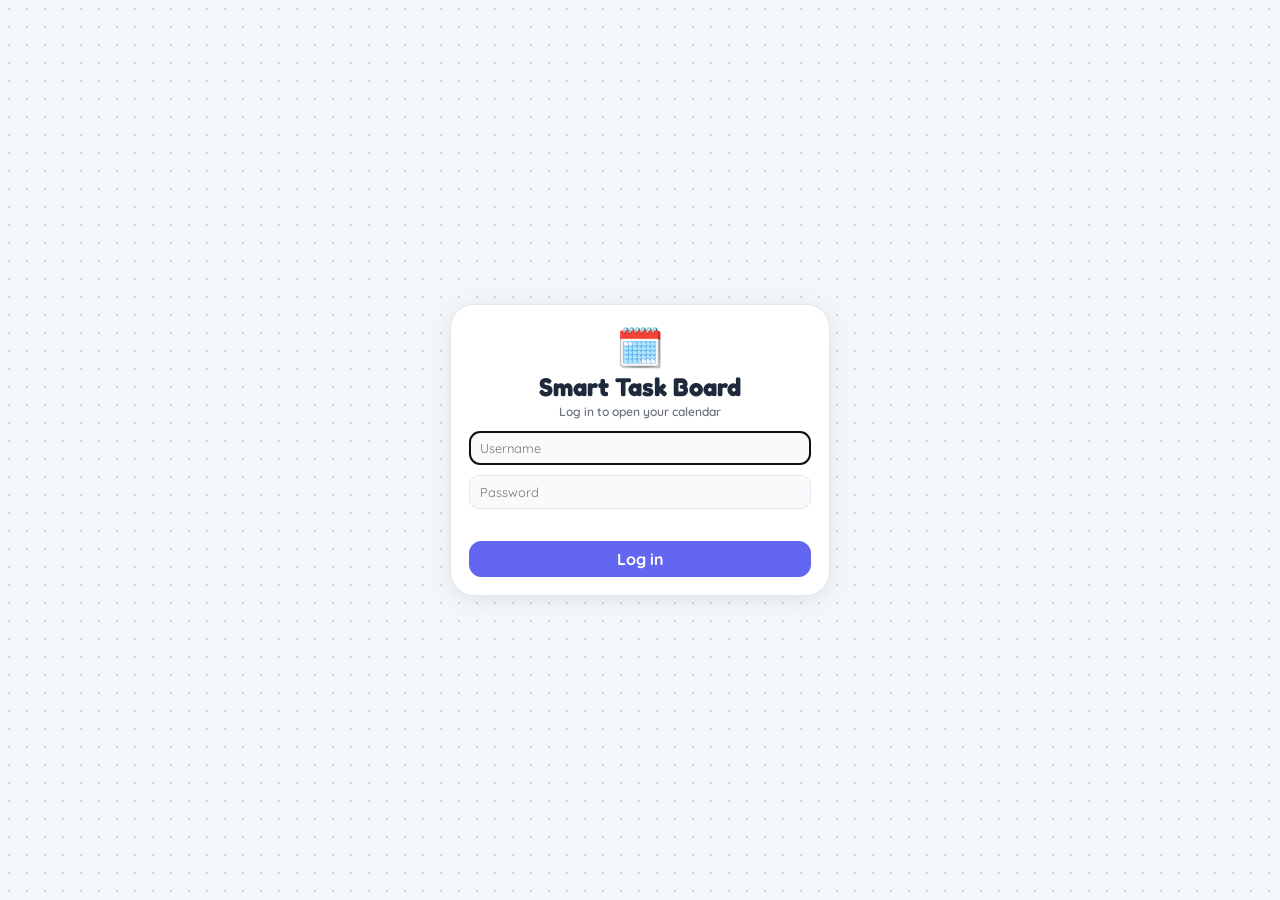
==== index.html @ 5694085f "Add files via upload" ====
<!DOCTYPE html>
<html lang="en">
<head>
<meta charset="UTF-8">
<meta name="viewport" content="width=device-width, initial-scale=1">
<title>Smart Calendar Task Board (PH)</title>
<link rel="preconnect" href="https://fonts.googleapis.com">
<link rel="preconnect" href="https://fonts.gstatic.com" crossorigin>
<link href="https://fonts.googleapis.com/css2?family=Architects+Daughter&family=Fredoka:wght@400..700&family=Quicksand:wght@400..700&display=swap" rel="stylesheet">
<link rel="stylesheet" href="style.css">
</head>
<body class="th-white">
<script src="auth.js"></script>
<script>if(!localStorage.getItem(TK))location.replace("login.html")</script>
<header class="panel top">
  <div>
    <h1>🗓️ Smart Calendar Task Board</h1>
    <p class="sub">Philippine calendar · click a date to open its sticky-note board</p>
  </div>
  <div class="row">
    <span class="stat" id="who"></span><a class="mini" id="usersLink" href="users.html" hidden style="text-decoration:none">👥 Users</a><button class="mini" onclick="logout()">⎋ Log out</button>
    <button class="mini" id="openDone">✅ Completed (all days)</button><button class="mini" id="openRep">🔁 Repeating &amp; Work Days</button>
    <span class="sub">Theme:</span>
    <button class="sw" data-th="white" style="background:#fff" title="Classic White"></button>
    <button class="sw" data-th="dark" style="background:#0f172a" title="Dark"></button>
    <button class="sw" data-th="pink" style="background:#f9a8d4" title="Pink"></button>
    <button class="sw" data-th="cepalco" style="background:linear-gradient(#000 50%,#facc15 50%)" title="CEPALCO"></button>
    <div class="stat"><b id="sActive">0</b>Active</div>
    <div class="stat ok"><b id="sDone">0</b>Done</div>
    <div class="stat bad"><b id="sOver">0</b>Overdue</div>
  </div>
</header>

<section class="panel dash" id="dash">
  <div class="dhead">
    <div><h2>📊 Dashboard</h2><p class="sub" id="dDigest"></p></div>
    <div class="row">
      <label class="sub"><input type="checkbox" id="optRoll"> 🌅 Auto-roll overdue “Now” tasks each morning</label>
      <button class="mini" id="optNotif">🔕 Reminders off</button>
      <select id="optLead" class="mini" title="When to remind"><option value="0">at the time</option><option value="5">5 min before</option><option value="10">10 min before</option><option value="30">30 min before</option></select>
    </div>
  </div>
  <div class="qa"><input id="qa" autocomplete="off" placeholder="⚡ Quick add — e.g. Call supplier tomorrow 3pm !now   ·   Pay bills fri !later   ·   Idea !inbox"><button class="btn pri" id="qaGo">＋ Add</button></div>
  <div class="qprev" id="qprev"></div>
  <div class="dcols" id="dcols"></div>
  <p class="sub">Drag any task onto a calendar day, or use 📅 to pick a date (works on phones too). Drop on <b>Today</b> or <b>Inbox</b> to reschedule fast.</p>
</section>

<main class="panel cal">
  <div class="calbar">
    <button class="btn" id="prev">‹</button>
    <h2 id="monthTitle"></h2>
    <button class="btn" id="next">›</button>
    <button class="btn pri" id="goToday">Today</button>
    <div class="seg"><button id="vMonth" class="on">Month</button><button id="vWeek">Week</button></div>
  </div>
  <div class="grid head"><span class="red">Sun</span><span>Mon</span><span>Tue</span><span>Wed</span><span>Thu</span><span>Fri</span><span>Sat</span></div>
  <div class="grid" id="days"></div>
  <p class="sub legend"><i class="dot hol"></i> Holiday (common PH list — confirm with official proclamations) · <i class="dot tdy"></i> Today (Manila time)</p>
</main>

<div id="modal" class="overlay" hidden>
  <div class="panel board">
    <div class="bhead">
      <div><h2 id="bTitle"></h2><div id="bHol" class="holtag"></div></div>
      <button class="x" id="bClose" title="Close (Esc)">×</button>
    </div>
    <div class="tabs">
      <button data-v="board" class="on">📋 Board</button>
      <button data-v="done">✅ Completed <span id="cDone">0</span></button>
      <button data-v="trash">🗑 Trash <span id="cTrash">0</span></button>
    </div>
    <div id="bBody"></div>
  </div>
</div>
<div id="modal2" class="overlay" hidden>
  <div class="panel board">
    <div class="bhead"><h2 id="m2Title"></h2><button class="x" id="m2Close" title="Close (Esc)">×</button></div>
    <div id="m2Body" style="margin-top:12px"></div>
  </div>
</div>
<div id="toast"></div>
<script src="app.js"></script>
</body>
</html>
---- style.css ----
*{box-sizing:border-box}
:root{--bg:#f4f7f9;--panel:#fff;--ink:#1e293b;--bd:#e2e8f0;--pri:#6366f1;--pi:#fff;--sh:0 4px 20px -2px rgba(148,163,184,.25);--dot:#cbd5e1;--soft:#f8fafc}
.th-dark{--bg:#0b0f19;--panel:#161e2e;--ink:#f3f4f6;--bd:#243147;--pri:#10b981;--pi:#022c22;--sh:0 10px 30px rgba(0,0,0,.4);--dot:#334155;--soft:#1f2a3c}
.th-pink{--bg:#fff1f2;--panel:#fff;--ink:#4c0519;--bd:#fecdd3;--pri:#fb7185;--dot:#fda4af;--soft:#fff7f8}
.th-cepalco{--bg:#facc15;--panel:#fff;--ink:#000;--bd:#000;--pri:#000;--pi:#fff;--sh:6px 6px 0 #000;--dot:#000;--soft:#fffbe6}
body{margin:0;font-family:Quicksand,sans-serif;background:var(--bg);color:var(--ink);background-image:radial-gradient(var(--dot) 1.4px,transparent 1.4px);background-size:18px 18px;padding:14px;min-height:100vh}
h1,h2,h3,h4{font-family:Fredoka,sans-serif;margin:0}
h1{font-size:1.6rem}
.panel{background:var(--panel);border:1px solid var(--bd);border-radius:24px;box-shadow:var(--sh);max-width:1100px;margin:0 auto 14px;padding:18px}
.th-cepalco .panel{border-width:3px}
.top{display:flex;flex-wrap:wrap;gap:14px;justify-content:space-between;align-items:center}
.row{display:flex;flex-wrap:wrap;gap:8px;align-items:center;margin-top:8px}
.top>.row{margin:0}
.sub{font-size:.75rem;font-weight:600;opacity:.65;margin:2px 0}
button{font:inherit;cursor:pointer;color:inherit}
.mini{font-size:.65rem;font-weight:800;padding:4px 10px;border:1px solid var(--bd);border-radius:8px;background:var(--soft)}
.sw{width:22px;height:22px;border-radius:50%;border:2px solid var(--bd)}
.stat{background:var(--soft);border:1px solid var(--bd);border-radius:14px;padding:5px 12px;text-align:center;font-size:.6rem;font-weight:800;text-transform:uppercase}
.stat b{display:block;font-size:1.1rem}.ok{color:#059669}.bad{color:#dc2626}
.calbar{display:flex;align-items:center;gap:10px;margin-bottom:12px}
.calbar h2{flex:1;text-align:center;font-size:1.5rem}
.btn{padding:7px 14px;border-radius:12px;border:1px solid var(--bd);background:var(--soft);font-weight:800}
.btn.pri,.pri{background:var(--pri);color:var(--pi);border-color:var(--pri)}
.grid{display:grid;grid-template-columns:repeat(7,1fr);gap:6px}
.grid.head span{text-align:center;font-size:.7rem;font-weight:800;text-transform:uppercase;opacity:.7;padding:4px}
.red{color:#ef4444}
.cell{min-height:104px;text-align:left;padding:6px;border:1px solid var(--bd);border-radius:14px;background:var(--soft);display:flex;flex-direction:column;gap:3px;overflow:hidden;transition:transform .15s}
.cell:hover{transform:translateY(-2px);border-color:var(--pri)}
.cell.out{opacity:.35}
.cell.hol{background:#fee2e2;color:#7f1d1d}
.cell.tdy{outline:3px solid var(--pri)}
.cell .n{font-weight:800;font-size:.9rem;display:flex;justify-content:space-between}
.cell .n em{font-style:normal;font-size:.6rem;background:var(--pri);color:var(--pi);border-radius:99px;padding:1px 6px}
.cell .h{font-size:.58rem;font-weight:800;line-height:1.1}
.chip{font-family:'Architects Daughter',cursive;font-size:.65rem;color:#1e293b;border-radius:5px;padding:1px 4px;white-space:nowrap;overflow:hidden;text-overflow:ellipsis}
.dot{display:inline-block;width:10px;height:10px;border-radius:50%;vertical-align:middle}
.dot.hol{background:#fca5a5}.dot.tdy{border:3px solid var(--pri)}
.legend{margin-top:10px}
.overlay{position:fixed;inset:0;background:rgba(15,23,42,.6);backdrop-filter:blur(4px);z-index:50;display:flex;align-items:center;justify-content:center;padding:10px}
.overlay[hidden]{display:none}
.board{width:100%;max-width:1000px;max-height:94vh;overflow:auto;margin:0;padding:16px}
.bhead{display:flex;justify-content:space-between;align-items:flex-start}
.holtag{font-size:.75rem;font-weight:800;color:#dc2626}
.x{font-size:1.4rem;width:34px;height:34px;border-radius:50%;border:1px solid var(--bd);background:var(--soft)}
.tabs{display:flex;gap:14px;border-bottom:1px solid var(--bd);margin:10px 0 12px}
.tabs button{background:none;border:0;border-bottom:3px solid transparent;font-weight:800;font-size:.8rem;padding:6px 2px;opacity:.6}
.tabs button.on{border-color:var(--pri);opacity:1}
.add{display:grid;grid-template-columns:1fr 1fr auto auto;gap:8px;margin-bottom:12px}
input,select,textarea{font:inherit;font-size:.8rem;padding:8px 10px;border:1px solid var(--bd);border-radius:10px;background:var(--soft);color:var(--ink);min-width:0}
.cols{display:grid;grid-template-columns:repeat(3,1fr);gap:10px}
.col{border:2px solid;border-radius:18px;padding:10px;min-height:260px;background:var(--panel);color:var(--ink)}
.col.Now{border-color:#f87171}.col.Next{border-color:#facc15}.col.Later{border-color:#4ade80}
.col.over{background:var(--soft)}
.col h3{font-size:.9rem;margin-bottom:8px;display:flex;justify-content:space-between}
.col .list{display:flex;flex-direction:column;gap:14px;padding-top:8px;min-height:180px}
.empty{border:1px dashed var(--bd);border-radius:10px;padding:16px;text-align:center;font-size:.7rem;opacity:.6}
.note{position:relative;border-radius:12px;padding:12px;border:1px solid rgba(0,0,0,.1);box-shadow:0 4px 12px rgba(0,0,0,.08);color:#1e293b;cursor:grab}
.note:nth-child(odd){transform:rotate(-1deg)}.note:nth-child(even){transform:rotate(1.2deg)}
.note.drag{opacity:.4}
.tape{position:absolute;top:-9px;left:50%;transform:translateX(-50%);width:50px;height:16px;background:rgba(255,255,255,.7);border:1px dashed rgba(0,0,0,.12)}
.note h4{font-family:'Architects Daughter',cursive;font-size:.9rem;word-break:break-word}
.note p{font-size:.7rem;font-weight:600;color:#64748b;margin:3px 0 0;word-break:break-word}
.nact{display:flex;gap:4px;margin-top:8px;padding-top:6px;border-top:1px solid rgba(0,0,0,.08);flex-wrap:wrap}
.nact button{font-size:.7rem;border:0;background:rgba(255,255,255,.55);border-radius:6px;padding:2px 6px}
.nact .sp{flex:1}
.note input,.note textarea{width:100%;margin-bottom:5px;font-size:.75rem;background:#fff;color:#000}
.zones{display:flex;justify-content:center;gap:30px;margin-top:14px}
.zone{width:74px;height:74px;border-radius:50%;border:3px solid #0f172a;color:#fff;display:flex;flex-direction:column;align-items:center;justify-content:center;font-size:.6rem;font-weight:800;box-shadow:4px 4px 0 #000;transition:transform .15s}
.zone b{font-size:1.4rem}.zone.c{background:#10b981}.zone.t{background:#ef4444}.zone.over{transform:scale(1.2)}
.item{display:flex;justify-content:space-between;align-items:center;gap:8px;border:1px solid var(--bd);border-radius:12px;padding:10px;margin-bottom:8px;background:var(--soft)}
.item h4{font-family:'Architects Daughter',cursive;font-size:.9rem}
.item small{opacity:.6}
#toast{position:fixed;top:12px;right:12px;z-index:99;display:flex;flex-direction:column;gap:6px}
#toast div{background:var(--panel);color:var(--ink);border:1px solid var(--bd);border-radius:10px;padding:8px 12px;font-size:.75rem;font-weight:700;box-shadow:var(--sh)}
@media(max-width:700px){
 body{padding:8px}.cell{min-height:62px;padding:3px}.cell .h,.chip{display:none}.cell .n{font-size:.75rem}
 .cols{grid-template-columns:1fr}.col{min-height:0}.add{grid-template-columns:1fr}
 .grid{gap:3px}.panel{padding:12px;border-radius:18px}
}

.wd{padding:8px 12px;border-radius:12px;border:2px solid var(--bd);font-weight:800;background:var(--soft)}
.wd.on{background:var(--pri);color:var(--pi);border-color:var(--pri)}
.repl{display:block;font-size:.75rem;font-weight:700;margin:-4px 0 12px}
.add.rep{grid-template-columns:1fr 1fr auto auto auto auto}
#sDone{cursor:pointer}
@media(max-width:700px){.add.rep{grid-template-columns:1fr}}

/* ---- dashboard ---- */
@media(min-width:701px){.add:not(.rep){grid-template-columns:1fr 1fr auto auto auto}}
.dhead{display:flex;flex-wrap:wrap;gap:10px;justify-content:space-between;align-items:center;margin-bottom:10px}
.dhead select{padding:3px 6px}
.qa{display:flex;gap:8px}.qa input{flex:1;font-size:.9rem;padding:11px 14px;border-radius:14px}
.qprev{min-height:26px;display:flex;flex-wrap:wrap;gap:6px;margin:6px 0 10px;font-size:.7rem;font-weight:800}
.qprev span{background:var(--soft);border:1px solid var(--bd);border-radius:99px;padding:2px 10px}
.dcols{display:grid;grid-template-columns:repeat(4,1fr);gap:10px}
.dc{border:2px solid var(--bd);border-radius:18px;padding:10px;background:var(--soft);max-height:380px;overflow:auto;display:flex;flex-direction:column;gap:6px}
.dc h3{font-size:.85rem;display:flex;gap:6px;align-items:center;flex-wrap:wrap}
.dc h3 small{background:var(--pri);color:var(--pi);border-radius:99px;padding:0 7px;font-size:.65rem}
.dc h3 .mini{margin-left:auto}
.dc.O{border-color:#f87171}.dc.T{border-color:var(--pri)}.dc.N{border-color:#facc15}.dc.I{border-color:#a78bfa}
.dc.dover{background:var(--panel);transform:scale(1.015)}
.dc.flash{animation:fl 1.4s}@keyframes fl{30%{box-shadow:0 0 0 5px #f87171}}
.di{display:flex;gap:6px;align-items:flex-start;background:var(--panel);border:1px solid var(--bd);border-left:5px solid #4ade80;border-radius:10px;padding:6px;cursor:grab}
.di.Now{border-left-color:#f87171}.di.Next{border-left-color:#facc15}
.dk{width:24px;height:24px;border-radius:50%;border:2px solid var(--bd);background:var(--soft);flex:none;font-size:.7rem;padding:0}
.dk:hover{background:#10b981;color:#fff;border-color:#10b981}
.dm{flex:1;min-width:0}.dm b{font-size:.78rem;display:block;word-break:break-word}.dm small{font-size:.62rem;opacity:.7;font-weight:700}
.da{display:flex;gap:2px;flex:none}
.da button,.mvl{border:0;background:var(--soft);border-radius:6px;padding:1px 5px;font-size:.7rem;position:relative;cursor:pointer;display:inline-block}
.mvl input{position:absolute;inset:0;opacity:0;width:100%;height:100%;padding:0;cursor:pointer}
.nact .mvl{background:rgba(255,255,255,.55)}
.seg{display:flex;border:1px solid var(--bd);border-radius:12px;overflow:hidden}
.seg button{border:0;background:var(--soft);padding:7px 12px;font-weight:800;font-size:.8rem}.seg button.on{background:var(--pri);color:var(--pi)}
.cell{cursor:pointer}.chip{cursor:grab}
.cell.wk{min-height:300px}.cell.wk .chip{white-space:normal;font-size:.72rem;padding:3px 5px}
.cell.dover{border-color:var(--pri);background:var(--panel);transform:scale(1.03)}
#toast .mini{margin-left:8px}
@media(max-width:900px){.dcols{grid-template-columns:repeat(2,1fr)}}
@media(max-width:700px){
 .dcols{grid-template-columns:1fr}.qa{flex-direction:column}
 .grid.weekmode{grid-template-columns:1fr}.grid.head.weekmode{display:none}
 .cell.wk{min-height:70px}.cell.wk .chip,.cell.wk .h{display:block}
}
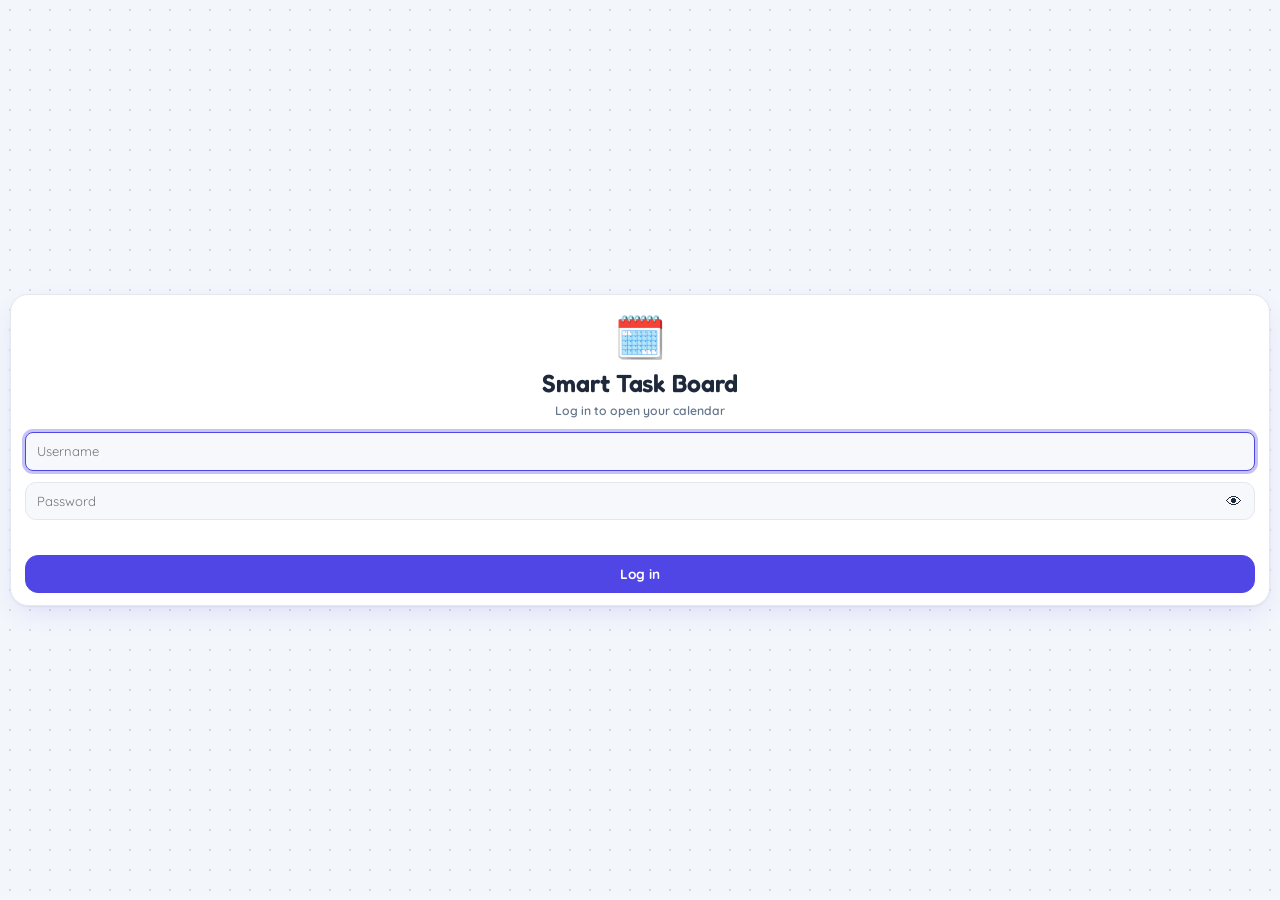
==== commit 86bb280d: "Add files via upload" ====
--- a/index.html
+++ b/index.html
@@ -2,7 +2,9 @@
 <html lang="en">
 <head>
 <meta charset="UTF-8">
-<meta name="viewport" content="width=device-width, initial-scale=1">
+<meta name="viewport" content="width=device-width, initial-scale=1, viewport-fit=cover">
+<meta name="theme-color" content="#4f46e5">
+<link rel="icon" href="data:image/svg+xml,%3Csvg xmlns=%27http://www.w3.org/2000/svg%27 viewBox=%270 0 100 100%27%3E%3Ctext y=%27.9em%27 font-size=%2790%27%3E%F0%9F%97%93%EF%B8%8F%3C/text%3E%3C/svg%3E">
 <title>Smart Calendar Task Board (PH)</title>
 <link rel="preconnect" href="https://fonts.googleapis.com">
 <link rel="preconnect" href="https://fonts.gstatic.com" crossorigin>
@@ -13,24 +15,36 @@
 <script src="auth.js"></script>
 <script>if(!localStorage.getItem(TK))location.replace("login.html")</script>
 <header class="panel top">
-  <div>
+  <div class="brand">
     <h1>🗓️ Smart Calendar Task Board</h1>
     <p class="sub">Philippine calendar · click a date to open its sticky-note board</p>
   </div>
-  <div class="row">
-    <span class="stat" id="who"></span><a class="mini" id="usersLink" href="users.html" hidden style="text-decoration:none">👥 Users</a><button class="mini" onclick="logout()">⎋ Log out</button>
-    <button class="mini" id="openDone">✅ Completed (all days)</button><button class="mini" id="openRep">🔁 Repeating &amp; Work Days</button>
-    <span class="sub">Theme:</span>
-    <button class="sw" data-th="white" style="background:#fff" title="Classic White"></button>
-    <button class="sw" data-th="dark" style="background:#0f172a" title="Dark"></button>
-    <button class="sw" data-th="pink" style="background:#f9a8d4" title="Pink"></button>
-    <button class="sw" data-th="cepalco" style="background:linear-gradient(#000 50%,#facc15 50%)" title="CEPALCO"></button>
-    <div class="stat"><b id="sActive">0</b>Active</div>
-    <div class="stat ok"><b id="sDone">0</b>Done</div>
-    <div class="stat bad"><b id="sOver">0</b>Overdue</div>
+  <div class="stats">
+    <button class="stat" id="stActive" title="Active tasks"><b id="sActive">0</b>Active</button>
+    <button class="stat ok" title="View completed tasks"><b id="sDone">0</b>Done</button>
+    <button class="stat bad" title="Jump to overdue"><b id="sOver">0</b>Overdue</button>
+  </div>
+  <div class="tools">
+    <button class="mini" id="openDone">✅ Completed</button>
+    <button class="mini" id="openRep">🔁 Repeating &amp; Work Days</button>
+    <span class="sep"></span>
+    <div class="themes" role="group" aria-label="Theme">
+      <button class="sw" data-th="white" style="background:#fff" title="Classic White" aria-label="Classic White theme" aria-pressed="true"></button>
+      <button class="sw" data-th="dark" style="background:#0f172a" title="Dark" aria-label="Dark theme" aria-pressed="false"></button>
+      <button class="sw" data-th="pink" style="background:#f9a8d4" title="Pink" aria-label="Pink theme" aria-pressed="false"></button>
+      <button class="sw" data-th="cepalco" style="background:linear-gradient(#000 50%,#facc15 50%)" title="CEPALCO" aria-label="CEPALCO theme" aria-pressed="false"></button>
+    </div>
+    <span class="sep"></span>
+    <span class="who" id="who"></span>
+    <a class="mini" id="usersLink" href="users.html" hidden>👥 Users</a>
+    <button class="mini" id="openAcct">🔑 Account</button>
+    <button class="mini" onclick="logout()">⎋ Log out</button>
+    <span class="pill" id="saveState" role="status" aria-live="polite"></span>
   </div>
 </header>
+<div class="banner" id="banner" hidden>⚠️ You’re still using the default password. Please set a new one.<button class="btn pri">Change password</button></div>
 
+<div class="app">
 <section class="panel dash" id="dash">
   <div class="dhead">
     <div><h2>📊 Dashboard</h2><p class="sub" id="dDigest"></p></div>
@@ -40,7 +54,7 @@
       <select id="optLead" class="mini" title="When to remind"><option value="0">at the time</option><option value="5">5 min before</option><option value="10">10 min before</option><option value="30">30 min before</option></select>
     </div>
   </div>
-  <div class="qa"><input id="qa" autocomplete="off" placeholder="⚡ Quick add — e.g. Call supplier tomorrow 3pm !now   ·   Pay bills fri !later   ·   Idea !inbox"><button class="btn pri" id="qaGo">＋ Add</button></div>
+  <div class="qa"><input id="qa" autocomplete="off" maxlength="300" aria-label="Quick add task" placeholder="⚡ Quick add — e.g. Call supplier tomorrow 3pm !now   ·   Pay bills fri !later   ·   Idea !inbox"><button class="btn pri" id="qaGo">＋ Add</button></div>
   <div class="qprev" id="qprev"></div>
   <div class="dcols" id="dcols"></div>
   <p class="sub">Drag any task onto a calendar day, or use 📅 to pick a date (works on phones too). Drop on <b>Today</b> or <b>Inbox</b> to reschedule fast.</p>
@@ -48,9 +62,9 @@
 
 <main class="panel cal">
   <div class="calbar">
-    <button class="btn" id="prev">‹</button>
+    <button class="btn" id="prev" aria-label="Previous">‹</button>
     <h2 id="monthTitle"></h2>
-    <button class="btn" id="next">›</button>
+    <button class="btn" id="next" aria-label="Next">›</button>
     <button class="btn pri" id="goToday">Today</button>
     <div class="seg"><button id="vMonth" class="on">Month</button><button id="vWeek">Week</button></div>
   </div>
@@ -58,12 +72,13 @@
   <div class="grid" id="days"></div>
   <p class="sub legend"><i class="dot hol"></i> Holiday (common PH list — confirm with official proclamations) · <i class="dot tdy"></i> Today (Manila time)</p>
 </main>
+</div>
 
 <div id="modal" class="overlay" hidden>
-  <div class="panel board">
+  <div class="panel board" role="dialog" aria-modal="true" aria-labelledby="bTitle">
     <div class="bhead">
       <div><h2 id="bTitle"></h2><div id="bHol" class="holtag"></div></div>
-      <button class="x" id="bClose" title="Close (Esc)">×</button>
+      <button class="x" id="bClose" title="Close (Esc)" aria-label="Close">×</button>
     </div>
     <div class="tabs">
       <button data-v="board" class="on">📋 Board</button>
@@ -74,12 +89,12 @@
   </div>
 </div>
 <div id="modal2" class="overlay" hidden>
-  <div class="panel board">
-    <div class="bhead"><h2 id="m2Title"></h2><button class="x" id="m2Close" title="Close (Esc)">×</button></div>
+  <div class="panel board" role="dialog" aria-modal="true" aria-labelledby="m2Title">
+    <div class="bhead"><h2 id="m2Title"></h2><button class="x" id="m2Close" title="Close (Esc)" aria-label="Close">×</button></div>
     <div id="m2Body" style="margin-top:12px"></div>
   </div>
 </div>
-<div id="toast"></div>
+<div id="toast" role="status" aria-live="polite"></div>
 <script src="app.js"></script>
 </body>
 </html>
--- a/style.css
+++ b/style.css
@@ -1,123 +1,274 @@
-*{box-sizing:border-box}
-:root{--bg:#f4f7f9;--panel:#fff;--ink:#1e293b;--bd:#e2e8f0;--pri:#6366f1;--pi:#fff;--sh:0 4px 20px -2px rgba(148,163,184,.25);--dot:#cbd5e1;--soft:#f8fafc}
-.th-dark{--bg:#0b0f19;--panel:#161e2e;--ink:#f3f4f6;--bd:#243147;--pri:#10b981;--pi:#022c22;--sh:0 10px 30px rgba(0,0,0,.4);--dot:#334155;--soft:#1f2a3c}
-.th-pink{--bg:#fff1f2;--panel:#fff;--ink:#4c0519;--bd:#fecdd3;--pri:#fb7185;--dot:#fda4af;--soft:#fff7f8}
-.th-cepalco{--bg:#facc15;--panel:#fff;--ink:#000;--bd:#000;--pri:#000;--pi:#fff;--sh:6px 6px 0 #000;--dot:#000;--soft:#fffbe6}
-body{margin:0;font-family:Quicksand,sans-serif;background:var(--bg);color:var(--ink);background-image:radial-gradient(var(--dot) 1.4px,transparent 1.4px);background-size:18px 18px;padding:14px;min-height:100vh}
-h1,h2,h3,h4{font-family:Fredoka,sans-serif;margin:0}
-h1{font-size:1.6rem}
-.panel{background:var(--panel);border:1px solid var(--bd);border-radius:24px;box-shadow:var(--sh);max-width:1100px;margin:0 auto 14px;padding:18px}
+/* ============ Smart Calendar Task Board — styles ============ */
+*{box-sizing:border-box;scrollbar-width:thin;scrollbar-color:var(--dot) transparent}
+[hidden]{display:none!important}
+:root{
+  color-scheme:light;
+  --bg:#f3f6fb;--panel:#fff;--ink:#1e293b;--muted:#64748b;--bd:#e3e8f0;--soft:#f6f8fc;
+  --pri:#4f46e5;--pi:#fff;--ring:rgba(79,70,229,.32);--dot:#d3dae6;
+  --sh:0 1px 2px rgba(15,23,42,.05),0 10px 28px -8px rgba(79,70,229,.16);
+  --hol-bg:#fff1f2;--hol-ink:#9f1239;--ok:#059669;--bad:#dc2626;
+  --warn-bg:#fef3c7;--warn-ink:#78350f;--r:22px;
+}
+.th-dark{color-scheme:dark;--bg:#0a0e17;--panel:#141c2b;--ink:#eef2f7;--muted:#94a3b8;--bd:#243147;--soft:#1b2639;
+  --pri:#10b981;--pi:#022c22;--ring:rgba(16,185,129,.4);--dot:#2a384f;--sh:0 12px 32px rgba(0,0,0,.45);
+  --hol-bg:#3b1823;--hol-ink:#fecdd3;--ok:#34d399;--bad:#f87171;--warn-bg:#3a2f0b;--warn-ink:#fde68a}
+.th-pink{--bg:#fff1f5;--panel:#fff;--ink:#4c0519;--muted:#9f4d68;--bd:#fbd0dc;--soft:#fff7f9;
+  --pri:#db2777;--pi:#fff;--ring:rgba(219,39,119,.3);--dot:#f9b4c8;--sh:0 10px 28px -8px rgba(219,39,119,.22);--hol-bg:#ffe4e6}
+.th-cepalco{--bg:#facc15;--panel:#fff;--ink:#000;--muted:#444;--bd:#000;--soft:#fffbe6;--pri:#000;--pi:#facc15;
+  --ring:rgba(0,0,0,.35);--dot:#000;--sh:6px 6px 0 #000;--hol-bg:#fee2e2}
+
+html{-webkit-text-size-adjust:100%}
+body{margin:0;font-family:Quicksand,system-ui,-apple-system,"Segoe UI",Roboto,sans-serif;background:var(--bg);color:var(--ink);
+  background-image:radial-gradient(var(--dot) 1.2px,transparent 1.2px);background-size:20px 20px;padding:16px;min-height:100vh;
+  line-height:1.4;-webkit-font-smoothing:antialiased}
+body.lock{overflow:hidden}
+h1,h2,h3,h4{font-family:Fredoka,system-ui,sans-serif;margin:0;font-weight:600;letter-spacing:-.005em}
+h1{font-size:1.55rem}h2{font-size:1.3rem}
+a{color:inherit}
+button{font:inherit;cursor:pointer;color:inherit}
+button:disabled{opacity:.55;cursor:not-allowed}
+:focus-visible{outline:3px solid var(--ring);outline-offset:2px;border-radius:8px}
+.sub{font-size:.76rem;font-weight:600;color:var(--muted);margin:2px 0}
+.ok{color:var(--ok)}.bad{color:var(--bad)}.red{color:var(--bad)}
+
+/* ---- panels ---- */
+.panel{background:var(--panel);border:1px solid var(--bd);border-radius:var(--r);box-shadow:var(--sh);max-width:1120px;margin:0 auto 16px;padding:18px 20px}
 .th-cepalco .panel{border-width:3px}
-.top{display:flex;flex-wrap:wrap;gap:14px;justify-content:space-between;align-items:center}
+.top{display:grid;grid-template-columns:1fr auto;gap:12px 18px;align-items:center}
+.top .tools{grid-column:1/-1}
+.brand h1{display:flex;align-items:center;gap:8px}
+.stats{display:flex;gap:8px}
+.tools{display:flex;flex-wrap:wrap;gap:8px;align-items:center;padding-top:12px;border-top:1px dashed var(--bd)}
+.sep{width:1px;height:22px;background:var(--bd);margin:0 2px}
+.who{font-size:.72rem;font-weight:700;color:var(--muted);display:inline-flex;gap:6px;align-items:center}
+.who b{color:var(--ink);font-size:.78rem}
+.pill{font-size:.68rem;font-weight:800;color:var(--muted);margin-left:auto}
 .row{display:flex;flex-wrap:wrap;gap:8px;align-items:center;margin-top:8px}
-.top>.row{margin:0}
-.sub{font-size:.75rem;font-weight:600;opacity:.65;margin:2px 0}
-button{font:inherit;cursor:pointer;color:inherit}
-.mini{font-size:.65rem;font-weight:800;padding:4px 10px;border:1px solid var(--bd);border-radius:8px;background:var(--soft)}
-.sw{width:22px;height:22px;border-radius:50%;border:2px solid var(--bd)}
-.stat{background:var(--soft);border:1px solid var(--bd);border-radius:14px;padding:5px 12px;text-align:center;font-size:.6rem;font-weight:800;text-transform:uppercase}
-.stat b{display:block;font-size:1.1rem}.ok{color:#059669}.bad{color:#dc2626}
-.calbar{display:flex;align-items:center;gap:10px;margin-bottom:12px}
-.calbar h2{flex:1;text-align:center;font-size:1.5rem}
-.btn{padding:7px 14px;border-radius:12px;border:1px solid var(--bd);background:var(--soft);font-weight:800}
+.banner{max-width:1120px;margin:0 auto 14px;background:var(--warn-bg);color:var(--warn-ink);border-radius:16px;padding:10px 14px;font-size:.82rem;font-weight:700;display:flex;gap:10px;align-items:center;flex-wrap:wrap}
+.banner button{margin-left:auto}
+.fatal{text-align:center;display:grid;gap:10px;justify-items:center}
+
+/* ---- buttons ---- */
+.mini,.btn{display:inline-flex;align-items:center;justify-content:center;gap:5px;border:1px solid var(--bd);background:var(--soft);font-weight:800;text-decoration:none;
+  transition:background .15s,border-color .15s,transform .1s,box-shadow .15s;white-space:nowrap}
+.mini{font-size:.7rem;padding:6px 11px;border-radius:999px}
+.btn{padding:8px 15px;border-radius:13px;font-size:.85rem}
+.mini:hover,.btn:hover{border-color:var(--pri);background:color-mix(in srgb,var(--pri) 9%,var(--soft))}
+.mini:active,.btn:active{transform:translateY(1px)}
 .btn.pri,.pri{background:var(--pri);color:var(--pi);border-color:var(--pri)}
-.grid{display:grid;grid-template-columns:repeat(7,1fr);gap:6px}
-.grid.head span{text-align:center;font-size:.7rem;font-weight:800;text-transform:uppercase;opacity:.7;padding:4px}
-.red{color:#ef4444}
-.cell{min-height:104px;text-align:left;padding:6px;border:1px solid var(--bd);border-radius:14px;background:var(--soft);display:flex;flex-direction:column;gap:3px;overflow:hidden;transition:transform .15s}
-.cell:hover{transform:translateY(-2px);border-color:var(--pri)}
-.cell.out{opacity:.35}
-.cell.hol{background:#fee2e2;color:#7f1d1d}
-.cell.tdy{outline:3px solid var(--pri)}
-.cell .n{font-weight:800;font-size:.9rem;display:flex;justify-content:space-between}
-.cell .n em{font-style:normal;font-size:.6rem;background:var(--pri);color:var(--pi);border-radius:99px;padding:1px 6px}
-.cell .h{font-size:.58rem;font-weight:800;line-height:1.1}
-.chip{font-family:'Architects Daughter',cursive;font-size:.65rem;color:#1e293b;border-radius:5px;padding:1px 4px;white-space:nowrap;overflow:hidden;text-overflow:ellipsis}
+.btn.pri:hover{filter:brightness(1.1);background:var(--pri)}
+.th-cepalco .btn:hover,.th-cepalco .mini:hover{box-shadow:3px 3px 0 #000}
+.themes{display:flex;gap:7px}
+.sw{width:22px;height:22px;border-radius:50%;border:2px solid var(--bd);padding:0;transition:transform .15s,box-shadow .15s}
+.sw:hover{transform:scale(1.14)}
+.sw[aria-pressed="true"]{box-shadow:0 0 0 2px var(--panel),0 0 0 4px var(--pri)}
+.stat{display:block;min-width:74px;background:var(--soft);border:1px solid var(--bd);border-radius:16px;padding:6px 14px;text-align:center;font-size:.6rem;font-weight:800;text-transform:uppercase;letter-spacing:.04em;color:var(--muted);transition:transform .15s,border-color .15s}
+.stat:hover{transform:translateY(-2px);border-color:var(--pri)}
+.stat b{display:block;font-family:Fredoka,sans-serif;font-size:1.35rem;line-height:1.1;color:var(--ink)}
+.stat.ok b{color:var(--ok)}.stat.bad b{color:var(--bad)}
+
+/* ---- calendar ---- */
+.calbar{display:flex;align-items:center;gap:10px;margin-bottom:14px;flex-wrap:wrap}
+.calbar h2{flex:1;text-align:center;font-size:1.55rem;min-width:150px}
+.seg{display:flex;border:1px solid var(--bd);border-radius:13px;overflow:hidden}
+.seg button{border:0;background:var(--soft);padding:8px 14px;font-weight:800;font-size:.8rem}
+.seg button.on{background:var(--pri);color:var(--pi)}
+.grid{display:grid;grid-template-columns:repeat(7,minmax(0,1fr));gap:6px}
+.grid.head span{text-align:center;font-size:.68rem;font-weight:800;text-transform:uppercase;letter-spacing:.06em;color:var(--muted);padding:4px}
+.grid.head span.red{color:var(--bad)}
+.cell{min-height:112px;text-align:left;padding:7px;border:1px solid var(--bd);border-radius:15px;background:var(--soft);display:flex;flex-direction:column;gap:3px;overflow:hidden;
+  cursor:pointer;transition:transform .15s,border-color .15s,box-shadow .15s,background .15s}
+.cell:hover{transform:translateY(-2px);border-color:var(--pri);box-shadow:0 6px 16px -8px var(--ring)}
+.cell.hol{background:var(--hol-bg);color:var(--hol-ink)}
+.cell.tdy{border-color:var(--pri);box-shadow:0 0 0 2px var(--ring)}
+.cell .n{font-weight:800;font-size:.9rem;display:flex;justify-content:space-between;align-items:center}
+.cell .dn{min-width:26px;height:26px;padding:0 4px;display:grid;place-items:center;border-radius:999px;font-family:Fredoka,sans-serif}
+.cell.sun .dn{color:var(--bad)}
+.cell.tdy .dn{background:var(--pri);color:var(--pi)}
+.cell .n em{font-style:normal;font-size:.62rem;background:var(--pri);color:var(--pi);border-radius:99px;padding:1px 7px}
+.cell .h{font-size:.58rem;font-weight:800;line-height:1.15}
+.cell .dots{display:none}
+.chip{font-family:'Architects Daughter',cursive;font-size:.68rem;color:#1e293b;border-radius:6px;padding:2px 6px;white-space:nowrap;overflow:hidden;text-overflow:ellipsis;
+  border-left:3px solid rgba(0,0,0,.2);cursor:grab}
 .dot{display:inline-block;width:10px;height:10px;border-radius:50%;vertical-align:middle}
 .dot.hol{background:#fca5a5}.dot.tdy{border:3px solid var(--pri)}
-.legend{margin-top:10px}
-.overlay{position:fixed;inset:0;background:rgba(15,23,42,.6);backdrop-filter:blur(4px);z-index:50;display:flex;align-items:center;justify-content:center;padding:10px}
-.overlay[hidden]{display:none}
-.board{width:100%;max-width:1000px;max-height:94vh;overflow:auto;margin:0;padding:16px}
-.bhead{display:flex;justify-content:space-between;align-items:flex-start}
-.holtag{font-size:.75rem;font-weight:800;color:#dc2626}
-.x{font-size:1.4rem;width:34px;height:34px;border-radius:50%;border:1px solid var(--bd);background:var(--soft)}
-.tabs{display:flex;gap:14px;border-bottom:1px solid var(--bd);margin:10px 0 12px}
-.tabs button{background:none;border:0;border-bottom:3px solid transparent;font-weight:800;font-size:.8rem;padding:6px 2px;opacity:.6}
-.tabs button.on{border-color:var(--pri);opacity:1}
-.add{display:grid;grid-template-columns:1fr 1fr auto auto;gap:8px;margin-bottom:12px}
-input,select,textarea{font:inherit;font-size:.8rem;padding:8px 10px;border:1px solid var(--bd);border-radius:10px;background:var(--soft);color:var(--ink);min-width:0}
-.cols{display:grid;grid-template-columns:repeat(3,1fr);gap:10px}
-.col{border:2px solid;border-radius:18px;padding:10px;min-height:260px;background:var(--panel);color:var(--ink)}
-.col.Now{border-color:#f87171}.col.Next{border-color:#facc15}.col.Later{border-color:#4ade80}
-.col.over{background:var(--soft)}
-.col h3{font-size:.9rem;margin-bottom:8px;display:flex;justify-content:space-between}
-.col .list{display:flex;flex-direction:column;gap:14px;padding-top:8px;min-height:180px}
-.empty{border:1px dashed var(--bd);border-radius:10px;padding:16px;text-align:center;font-size:.7rem;opacity:.6}
-.note{position:relative;border-radius:12px;padding:12px;border:1px solid rgba(0,0,0,.1);box-shadow:0 4px 12px rgba(0,0,0,.08);color:#1e293b;cursor:grab}
-.note:nth-child(odd){transform:rotate(-1deg)}.note:nth-child(even){transform:rotate(1.2deg)}
+.legend{margin-top:12px}
+.cell.wk{min-height:300px}.cell.wk .chip{white-space:normal;font-size:.74rem;padding:4px 6px}
+.cell.dover{border-color:var(--pri);background:var(--panel);transform:scale(1.03)}
+
+/* ---- modal ---- */
+.overlay{position:fixed;inset:0;background:rgba(10,15,30,.6);backdrop-filter:blur(5px);z-index:50;display:flex;align-items:center;justify-content:center;padding:12px;animation:fade .18s}
+#modal2{z-index:60}
+.board{width:100%;max-width:1000px;max-height:94vh;overflow:auto;margin:0;padding:18px 20px;animation:pop .22s cubic-bezier(.2,.9,.3,1.2)}
+@keyframes fade{from{opacity:0}}@keyframes pop{from{opacity:0;transform:translateY(14px) scale(.97)}}
+.bhead{display:flex;justify-content:space-between;align-items:flex-start;gap:10px}
+.holtag{font-size:.78rem;font-weight:800;color:var(--bad)}
+.x{font-size:1.4rem;line-height:1;width:36px;height:36px;border-radius:50%;border:1px solid var(--bd);background:var(--soft);flex:none;transition:background .15s,transform .15s}
+.x:hover{background:color-mix(in srgb,var(--bad) 14%,var(--soft));transform:rotate(90deg)}
+.tabs{display:flex;gap:16px;border-bottom:1px solid var(--bd);margin:12px 0 14px;overflow-x:auto}
+.tabs button{background:none;border:0;border-bottom:3px solid transparent;font-weight:800;font-size:.82rem;padding:7px 2px;color:var(--muted);white-space:nowrap}
+.tabs button.on{border-color:var(--pri);color:var(--ink)}
+.tabs span{background:var(--soft);border:1px solid var(--bd);border-radius:99px;padding:0 7px;font-size:.65rem;margin-left:3px}
+
+/* ---- forms ---- */
+input,select,textarea{font:inherit;font-size:.82rem;padding:9px 11px;border:1px solid var(--bd);border-radius:11px;background:var(--soft);color:var(--ink);min-width:0;transition:border-color .15s,box-shadow .15s}
+input:focus,select:focus,textarea:focus{outline:none;border-color:var(--pri);box-shadow:0 0 0 3px var(--ring)}
+input[type=checkbox]{accent-color:var(--pri);width:auto;padding:0}
+.add{display:grid;grid-template-columns:1fr 1fr auto auto auto;gap:8px;margin-bottom:10px}
+.add.rep{display:flex;flex-wrap:wrap}.add.rep>*{flex:1 1 130px}.add.rep>input:nth-child(-n+2){flex:2 1 200px}.add.rep>.btn{flex:none}
+.repl{display:block;font-size:.76rem;font-weight:700;margin:0 0 14px;color:var(--muted)}
+.stack{display:grid;gap:10px;max-width:380px}.msg{font-size:.76rem;font-weight:700;min-height:1.1em}
+.wd{padding:8px 13px;border-radius:12px;border:2px solid var(--bd);font-weight:800;background:var(--soft)}
+.wd.on{background:var(--pri);color:var(--pi);border-color:var(--pri)}
+
+/* ---- board columns & sticky notes ---- */
+.cols{display:grid;grid-template-columns:repeat(3,1fr);gap:12px}
+.col{--c:#4ade80;border:2px solid var(--c);border-radius:19px;padding:11px;min-height:260px;background:color-mix(in srgb,var(--c) 6%,var(--panel));transition:background .15s,transform .15s}
+.col.Now{--c:#f87171}.col.Next{--c:#facc15}.col.Later{--c:#4ade80}
+.col.over{background:color-mix(in srgb,var(--c) 18%,var(--panel));transform:scale(1.01)}
+.col h3{font-size:.92rem;margin-bottom:6px;display:flex;justify-content:space-between;align-items:center}
+.col h3 small{background:var(--c);color:#1e293b;border-radius:99px;padding:0 9px;font-size:.7rem;font-weight:800}
+.col .list{display:flex;flex-direction:column;gap:15px;padding-top:9px;min-height:180px}
+.empty{border:1.5px dashed var(--bd);border-radius:12px;padding:18px;text-align:center;font-size:.72rem;font-weight:700;color:var(--muted)}
+.note{position:relative;border-radius:13px;padding:13px;border:1px solid rgba(0,0,0,.1);box-shadow:0 4px 12px rgba(0,0,0,.09);color:#1e293b;cursor:grab;transition:transform .18s,box-shadow .18s}
+.note:nth-child(odd){transform:rotate(-1deg)}.note:nth-child(even){transform:rotate(1.1deg)}
+.note:hover{transform:rotate(0) translateY(-3px);box-shadow:0 10px 20px rgba(0,0,0,.14)}
 .note.drag{opacity:.4}
-.tape{position:absolute;top:-9px;left:50%;transform:translateX(-50%);width:50px;height:16px;background:rgba(255,255,255,.7);border:1px dashed rgba(0,0,0,.12)}
-.note h4{font-family:'Architects Daughter',cursive;font-size:.9rem;word-break:break-word}
-.note p{font-size:.7rem;font-weight:600;color:#64748b;margin:3px 0 0;word-break:break-word}
-.nact{display:flex;gap:4px;margin-top:8px;padding-top:6px;border-top:1px solid rgba(0,0,0,.08);flex-wrap:wrap}
-.nact button{font-size:.7rem;border:0;background:rgba(255,255,255,.55);border-radius:6px;padding:2px 6px}
+.tape{position:absolute;top:-9px;left:50%;transform:translateX(-50%);width:52px;height:16px;background:rgba(255,255,255,.7);border:1px dashed rgba(0,0,0,.12)}
+.note h4{font-family:'Architects Daughter',cursive;font-size:.95rem;word-break:break-word}
+.note p{font-size:.72rem;font-weight:700;color:#475569;margin:3px 0 0;word-break:break-word}
+.nact{display:flex;gap:4px;margin-top:8px;padding-top:6px;border-top:1px solid rgba(0,0,0,.08);flex-wrap:wrap;align-items:center}
+.nact button,.mvl{font-size:.74rem;border:0;background:rgba(255,255,255,.6);border-radius:7px;padding:3px 7px;transition:background .15s}
+.nact button:hover,.mvl:hover{background:rgba(255,255,255,.95)}
+.item .nact{border:0;margin:0;padding:0}.item .nact button,.item .nact .mvl{background:var(--panel);border:1px solid var(--bd)}
 .nact .sp{flex:1}
-.note input,.note textarea{width:100%;margin-bottom:5px;font-size:.75rem;background:#fff;color:#000}
-.zones{display:flex;justify-content:center;gap:30px;margin-top:14px}
-.zone{width:74px;height:74px;border-radius:50%;border:3px solid #0f172a;color:#fff;display:flex;flex-direction:column;align-items:center;justify-content:center;font-size:.6rem;font-weight:800;box-shadow:4px 4px 0 #000;transition:transform .15s}
+.note input,.note textarea{width:100%;margin-bottom:5px;font-size:.78rem;background:#fff;color:#000}
+.zones{display:flex;justify-content:center;gap:30px;margin-top:16px}
+.zone{width:76px;height:76px;border-radius:50%;border:3px solid #0f172a;color:#fff;display:flex;flex-direction:column;align-items:center;justify-content:center;font-size:.62rem;font-weight:800;box-shadow:4px 4px 0 #000;transition:transform .15s}
 .zone b{font-size:1.4rem}.zone.c{background:#10b981}.zone.t{background:#ef4444}.zone.over{transform:scale(1.2)}
-.item{display:flex;justify-content:space-between;align-items:center;gap:8px;border:1px solid var(--bd);border-radius:12px;padding:10px;margin-bottom:8px;background:var(--soft)}
-.item h4{font-family:'Architects Daughter',cursive;font-size:.9rem}
-.item small{opacity:.6}
-#toast{position:fixed;top:12px;right:12px;z-index:99;display:flex;flex-direction:column;gap:6px}
-#toast div{background:var(--panel);color:var(--ink);border:1px solid var(--bd);border-radius:10px;padding:8px 12px;font-size:.75rem;font-weight:700;box-shadow:var(--sh)}
-@media(max-width:700px){
- body{padding:8px}.cell{min-height:62px;padding:3px}.cell .h,.chip{display:none}.cell .n{font-size:.75rem}
- .cols{grid-template-columns:1fr}.col{min-height:0}.add{grid-template-columns:1fr}
- .grid{gap:3px}.panel{padding:12px;border-radius:18px}
-}
-
-.wd{padding:8px 12px;border-radius:12px;border:2px solid var(--bd);font-weight:800;background:var(--soft)}
-.wd.on{background:var(--pri);color:var(--pi);border-color:var(--pri)}
-.repl{display:block;font-size:.75rem;font-weight:700;margin:-4px 0 12px}
-.add.rep{grid-template-columns:1fr 1fr auto auto auto auto}
-#sDone{cursor:pointer}
-@media(max-width:700px){.add.rep{grid-template-columns:1fr}}
+.item{display:flex;justify-content:space-between;align-items:center;gap:10px;border:1px solid var(--bd);border-radius:13px;padding:10px 12px;margin-bottom:8px;background:var(--soft)}
+.item h4{font-family:'Architects Daughter',cursive;font-size:.95rem}
+.item small{color:var(--muted);font-weight:600}
 
 /* ---- dashboard ---- */
-@media(min-width:701px){.add:not(.rep){grid-template-columns:1fr 1fr auto auto auto}}
-.dhead{display:flex;flex-wrap:wrap;gap:10px;justify-content:space-between;align-items:center;margin-bottom:10px}
-.dhead select{padding:3px 6px}
-.qa{display:flex;gap:8px}.qa input{flex:1;font-size:.9rem;padding:11px 14px;border-radius:14px}
-.qprev{min-height:26px;display:flex;flex-wrap:wrap;gap:6px;margin:6px 0 10px;font-size:.7rem;font-weight:800}
-.qprev span{background:var(--soft);border:1px solid var(--bd);border-radius:99px;padding:2px 10px}
-.dcols{display:grid;grid-template-columns:repeat(4,1fr);gap:10px}
-.dc{border:2px solid var(--bd);border-radius:18px;padding:10px;background:var(--soft);max-height:380px;overflow:auto;display:flex;flex-direction:column;gap:6px}
-.dc h3{font-size:.85rem;display:flex;gap:6px;align-items:center;flex-wrap:wrap}
-.dc h3 small{background:var(--pri);color:var(--pi);border-radius:99px;padding:0 7px;font-size:.65rem}
-.dc h3 .mini{margin-left:auto}
-.dc.O{border-color:#f87171}.dc.T{border-color:var(--pri)}.dc.N{border-color:#facc15}.dc.I{border-color:#a78bfa}
+.dhead{display:flex;flex-wrap:wrap;gap:10px;justify-content:space-between;align-items:center;margin-bottom:12px}
+.dhead select{padding:4px 8px;font-size:.7rem;font-weight:800;border-radius:999px}
+.qa{display:flex;gap:8px}.qa input{flex:1;font-size:.92rem;padding:12px 15px;border-radius:15px}
+.qprev{min-height:28px;display:flex;flex-wrap:wrap;gap:6px;margin:7px 0 10px;font-size:.72rem;font-weight:800}
+.qprev span{background:var(--soft);border:1px solid var(--bd);border-radius:99px;padding:2px 11px}
+.dcols{display:grid;grid-template-columns:repeat(4,minmax(0,1fr));gap:12px}
+.dc{--c:var(--bd);border:1px solid var(--bd);border-top:4px solid var(--c);border-radius:17px;padding:11px;background:var(--soft);max-height:380px;overflow:auto;display:flex;flex-direction:column;gap:7px;transition:background .15s,transform .15s}
+.dc.O{--c:#f87171}.dc.T{--c:var(--pri)}.dc.N{--c:#facc15}.dc.I{--c:#a78bfa}
+.dc h3{font-size:.86rem;display:flex;gap:6px;align-items:center;flex-wrap:wrap}
+.dc h3 small{background:var(--c);color:#fff;border-radius:99px;padding:0 8px;font-size:.66rem}
+.dc.N h3 small{color:#1e293b}.dc.T h3 small{color:var(--pi)}
+.dc h3 .mini{margin-left:auto;padding:3px 9px}
 .dc.dover{background:var(--panel);transform:scale(1.015)}
 .dc.flash{animation:fl 1.4s}@keyframes fl{30%{box-shadow:0 0 0 5px #f87171}}
-.di{display:flex;gap:6px;align-items:flex-start;background:var(--panel);border:1px solid var(--bd);border-left:5px solid #4ade80;border-radius:10px;padding:6px;cursor:grab}
+.di{display:flex;gap:7px;align-items:flex-start;background:var(--panel);border:1px solid var(--bd);border-left:5px solid #4ade80;border-radius:11px;padding:7px;cursor:grab;transition:box-shadow .15s,transform .15s}
+.di:hover{box-shadow:0 4px 12px -4px rgba(0,0,0,.18);transform:translateY(-1px)}
 .di.Now{border-left-color:#f87171}.di.Next{border-left-color:#facc15}
-.dk{width:24px;height:24px;border-radius:50%;border:2px solid var(--bd);background:var(--soft);flex:none;font-size:.7rem;padding:0}
+.dk{width:25px;height:25px;border-radius:50%;border:2px solid var(--bd);background:var(--soft);flex:none;font-size:.7rem;padding:0;transition:background .15s,color .15s}
 .dk:hover{background:#10b981;color:#fff;border-color:#10b981}
-.dm{flex:1;min-width:0}.dm b{font-size:.78rem;display:block;word-break:break-word}.dm small{font-size:.62rem;opacity:.7;font-weight:700}
-.da{display:flex;gap:2px;flex:none}
-.da button,.mvl{border:0;background:var(--soft);border-radius:6px;padding:1px 5px;font-size:.7rem;position:relative;cursor:pointer;display:inline-block}
+.dm{flex:1;min-width:0}.dm b{font-size:.8rem;display:block;word-break:break-word}.dm small{font-size:.64rem;color:var(--muted);font-weight:700}
+.da{display:flex;gap:3px;flex:none}
+.da button,.mvl{border:0;background:var(--soft);border-radius:7px;padding:2px 6px;font-size:.72rem;position:relative;cursor:pointer;display:inline-block}
+.da button:hover,.mvl:hover{background:color-mix(in srgb,var(--pri) 16%,var(--soft))}
 .mvl input{position:absolute;inset:0;opacity:0;width:100%;height:100%;padding:0;cursor:pointer}
-.nact .mvl{background:rgba(255,255,255,.55)}
-.seg{display:flex;border:1px solid var(--bd);border-radius:12px;overflow:hidden}
-.seg button{border:0;background:var(--soft);padding:7px 12px;font-weight:800;font-size:.8rem}.seg button.on{background:var(--pri);color:var(--pi)}
-.cell{cursor:pointer}.chip{cursor:grab}
-.cell.wk{min-height:300px}.cell.wk .chip{white-space:normal;font-size:.72rem;padding:3px 5px}
-.cell.dover{border-color:var(--pri);background:var(--panel);transform:scale(1.03)}
-#toast .mini{margin-left:8px}
-@media(max-width:900px){.dcols{grid-template-columns:repeat(2,1fr)}}
+
+/* ---- toast ---- */
+#toast{position:fixed;left:50%;bottom:18px;transform:translateX(-50%);z-index:99;display:flex;flex-direction:column;gap:7px;align-items:center;width:max-content;max-width:92vw;pointer-events:none}
+#toast div{pointer-events:auto;background:var(--ink);color:var(--panel);border-radius:13px;padding:10px 15px;font-size:.8rem;font-weight:700;box-shadow:0 10px 30px rgba(0,0,0,.3);animation:rise .22s}
+.th-cepalco #toast div{background:#000;color:#facc15;border:2px solid #facc15}
+#toast .mini{margin-left:10px;background:rgba(255,255,255,.16);color:inherit;border-color:rgba(255,255,255,.3)}
+@keyframes rise{from{opacity:0;transform:translateY(10px)}}
+
+/* ---- login / users ---- */
+.login-wrap{display:flex;align-items:center;justify-content:center}
+.login{width:100%;max-width:390px;display:grid;gap:11px;margin:0}
+.login .logo{font-size:2.6rem;text-align:center}
+.pw{position:relative;display:grid}.pw input{padding-right:46px}
+.pw button{position:absolute;right:5px;top:50%;transform:translateY(-50%);border:0;background:none;padding:6px 8px;font-size:1rem}
+.tbl{width:100%;border-collapse:collapse;font-size:.82rem}
+.tbl th,.tbl td{text-align:left;padding:10px 8px;border-bottom:1px solid var(--bd)}
+.tbl th{font-size:.65rem;text-transform:uppercase;letter-spacing:.06em;color:var(--muted)}
+.tbl tr:hover td{background:var(--soft)}
+.fm{display:grid;grid-template-columns:repeat(auto-fit,minmax(150px,1fr));gap:8px;align-items:center}
+.tag{font-size:.65rem;font-weight:800;border-radius:7px;padding:2px 8px;background:var(--soft);border:1px solid var(--bd)}
+.warn{background:var(--warn-bg);color:var(--warn-ink);border-radius:13px;padding:11px 14px;font-size:.82rem;font-weight:700;margin-bottom:14px}
+
+/* ---- responsive ---- */
+@media(max-width:900px){.dcols{grid-template-columns:repeat(2,minmax(0,1fr))}}
 @media(max-width:700px){
- .dcols{grid-template-columns:1fr}.qa{flex-direction:column}
- .grid.weekmode{grid-template-columns:1fr}.grid.head.weekmode{display:none}
- .cell.wk{min-height:70px}.cell.wk .chip,.cell.wk .h{display:block}
-}
+  body{padding:8px}
+  input,select,textarea{font-size:16px}
+  .panel{padding:14px;border-radius:19px;margin-bottom:12px}
+  h1{font-size:1.25rem}
+  .top{grid-template-columns:1fr}.stats{display:grid;grid-template-columns:repeat(3,1fr)}.stat{min-width:0}
+  .sep{display:none}.pill{margin-left:0}
+  .grid{gap:3px}
+  .cell{min-height:64px;padding:4px;border-radius:11px;align-items:center}
+  .cell .h,.cell .chip{display:none}.cell .n{font-size:.78rem;width:100%}.cell .n em{display:none}
+  .cell .dots{display:flex;gap:2px;flex-wrap:wrap;justify-content:center}
+  .cell .dots i{width:7px;height:7px;border-radius:50%;border:1px solid rgba(0,0,0,.25)}
+  .cell.wk{min-height:72px;align-items:stretch}.cell.wk .chip,.cell.wk .h{display:block}.cell.wk .dots{display:none}
+  .grid.weekmode{grid-template-columns:1fr}.grid.head.weekmode{display:none}
+  .overlay{align-items:flex-end;padding:0}
+  .board{max-height:93dvh;border-radius:22px 22px 0 0;padding:14px;animation:sheet .26s ease-out}
+  @keyframes sheet{from{transform:translateY(40px);opacity:0}}
+  .cols{grid-template-columns:1fr}.col{min-height:0}.col .list{min-height:60px}
+  .add{grid-template-columns:1fr}.zones{display:none}
+  .dcols{grid-template-columns:1fr}.qa{flex-direction:column}
+  .calbar h2{font-size:1.2rem;order:-1;flex-basis:100%}
+  .calbar .seg{margin-left:auto}
+}
+@media(prefers-reduced-motion:reduce){*{animation:none!important;transition:none!important}}
+
+/* ====== Desktop "one-screen" layout: header + dashboard sidebar + calendar all fit the viewport ====== */
+@media(min-width:1000px) and (min-height:560px){
+  html,body{height:100%}
+  body{height:100dvh;min-height:0;padding:10px;display:flex;flex-direction:column;overflow:hidden}
+  .panel{max-width:none;width:100%;margin:0;padding:12px 14px;border-radius:18px}
+  /* compact single-row header */
+  .top{flex:none;display:flex;align-items:center;gap:10px 16px;padding:8px 14px;margin-bottom:10px}
+  .top .brand{flex:none}.brand h1{font-size:1.2rem;white-space:nowrap}.brand .sub{display:none}
+  .stats{flex:none}.stat{min-width:0;display:flex;align-items:center;gap:6px;padding:3px 11px;border-radius:999px;font-size:.62rem}
+  .stat b{display:inline;font-size:1.05rem}
+  .top .tools{flex:1;justify-content:flex-end;padding:0;border:0;gap:6px;min-width:0}
+  .banner{flex:none;max-width:none;margin:0 0 10px;padding:6px 12px}
+  /* two-column workspace */
+  .app{flex:1;min-height:0;display:grid;grid-template-columns:minmax(300px,27%) minmax(0,1fr);gap:10px}
+  .dash,.cal{min-height:0;min-width:0;display:flex;flex-direction:column;overflow:hidden}
+  .dhead{flex:none;margin-bottom:6px;gap:4px;flex-direction:column;align-items:stretch}
+  .dhead h2,.calbar h2{font-size:1.05rem}
+  .dhead .row{margin-top:2px;gap:6px}.dhead .row .sub{font-size:.68rem}
+  .qa{flex:none}.qa input{padding:8px 11px;font-size:.82rem;border-radius:12px}.qa .btn{padding:6px 12px}
+  .qprev{flex:none;min-height:0;margin:4px 0 0}.qprev:empty{display:none}
+  .dash>.sub:last-child{display:none}
+  .dcols{flex:1;min-height:0;display:flex;flex-direction:column;gap:8px;margin-top:8px}
+  .dc{flex:1 1 0;min-height:64px;max-height:none;padding:8px 10px;border-radius:14px;gap:5px}
+  .dc:has(>.empty){flex:0 0 auto;min-height:0}
+  .dc .empty{padding:7px;font-size:.68rem}
+  .dc h3{font-size:.8rem}
+  .di{padding:5px 7px}.dm b{font-size:.76rem}
+  /* calendar fills remaining height */
+  .calbar{flex:none;margin-bottom:6px;gap:8px}
+  .calbar h2{font-size:1.25rem}.calbar .btn{padding:5px 12px}.seg button{padding:5px 12px}
+  .grid.head{flex:none}.grid.head span{padding:2px}
+  .grid{gap:5px}
+  #days{flex:1;min-height:0;grid-auto-rows:minmax(0,1fr)}
+  .cell{min-height:0;padding:5px 6px;border-radius:12px;gap:2px}
+  .cell.wk{min-height:0;overflow:auto}
+  .cell .n{flex:none}.cell .dn{min-width:22px;height:22px;font-size:.82rem}
+  .chip{flex:none}
+  .legend{flex:none;margin:6px 0 0;font-size:.68rem}
+}
+@media(min-width:1000px) and (max-width:1199px) and (min-height:560px){
+  .app{grid-template-columns:minmax(280px,32%) minmax(0,1fr)}
+  .top .tools .mini{padding:5px 8px}
+}
+@media(min-width:1000px) and (min-height:560px){
+  #dDigest{display:-webkit-box;-webkit-line-clamp:2;-webkit-box-orient:vertical;overflow:hidden}
+  .pill{margin-left:4px}
+}
+@media(min-width:1360px) and (min-height:560px){.top .tools{flex-wrap:nowrap}}
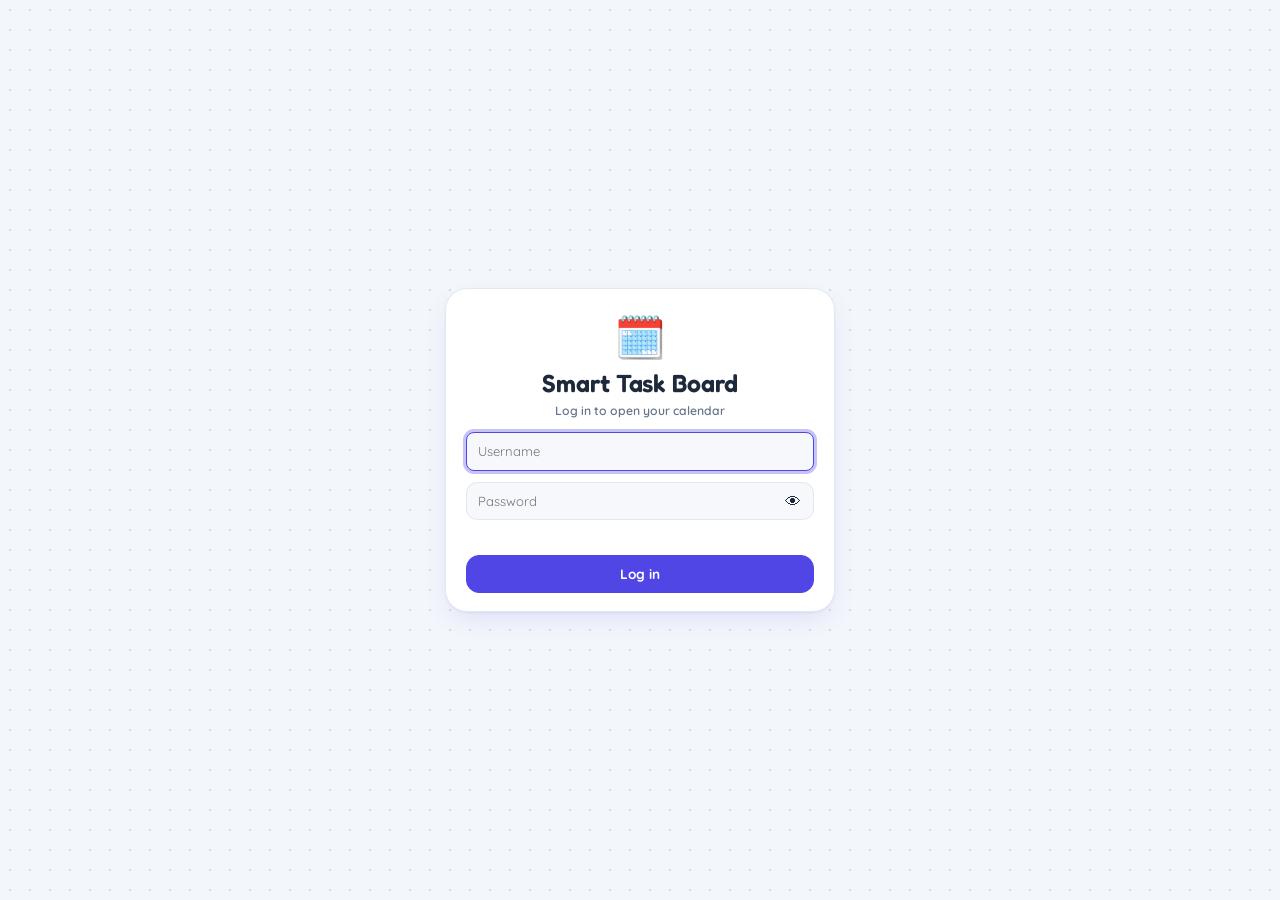
==== commit 1534386a: "Add files via upload" ====
--- a/index.html
+++ b/index.html
@@ -11,7 +11,7 @@
 <link href="https://fonts.googleapis.com/css2?family=Architects+Daughter&family=Fredoka:wght@400..700&family=Quicksand:wght@400..700&display=swap" rel="stylesheet">
 <link rel="stylesheet" href="style.css">
 </head>
-<body class="th-white">
+<body class="th-white onescreen">
 <script src="auth.js"></script>
 <script>if(!localStorage.getItem(TK))location.replace("login.html")</script>
 <header class="panel top">
--- a/style.css
+++ b/style.css
@@ -225,50 +225,34 @@
 @media(prefers-reduced-motion:reduce){*{animation:none!important;transition:none!important}}
 
 /* ====== Desktop "one-screen" layout: header + dashboard sidebar + calendar all fit the viewport ====== */
-@media(min-width:1000px) and (min-height:560px){
-  html,body{height:100%}
-  body{height:100dvh;min-height:0;padding:10px;display:flex;flex-direction:column;overflow:hidden}
-  .panel{max-width:none;width:100%;margin:0;padding:12px 14px;border-radius:18px}
-  /* compact single-row header */
-  .top{flex:none;display:flex;align-items:center;gap:10px 16px;padding:8px 14px;margin-bottom:10px}
-  .top .brand{flex:none}.brand h1{font-size:1.2rem;white-space:nowrap}.brand .sub{display:none}
-  .stats{flex:none}.stat{min-width:0;display:flex;align-items:center;gap:6px;padding:3px 11px;border-radius:999px;font-size:.62rem}
-  .stat b{display:inline;font-size:1.05rem}
-  .top .tools{flex:1;justify-content:flex-end;padding:0;border:0;gap:6px;min-width:0}
-  .banner{flex:none;max-width:none;margin:0 0 10px;padding:6px 12px}
-  /* two-column workspace */
-  .app{flex:1;min-height:0;display:grid;grid-template-columns:minmax(300px,27%) minmax(0,1fr);gap:10px}
-  .dash,.cal{min-height:0;min-width:0;display:flex;flex-direction:column;overflow:hidden}
-  .dhead{flex:none;margin-bottom:6px;gap:4px;flex-direction:column;align-items:stretch}
-  .dhead h2,.calbar h2{font-size:1.05rem}
-  .dhead .row{margin-top:2px;gap:6px}.dhead .row .sub{font-size:.68rem}
-  .qa{flex:none}.qa input{padding:8px 11px;font-size:.82rem;border-radius:12px}.qa .btn{padding:6px 12px}
-  .qprev{flex:none;min-height:0;margin:4px 0 0}.qprev:empty{display:none}
-  .dash>.sub:last-child{display:none}
-  .dcols{flex:1;min-height:0;display:flex;flex-direction:column;gap:8px;margin-top:8px}
-  .dc{flex:1 1 0;min-height:64px;max-height:none;padding:8px 10px;border-radius:14px;gap:5px}
-  .dc:has(>.empty){flex:0 0 auto;min-height:0}
-  .dc .empty{padding:7px;font-size:.68rem}
-  .dc h3{font-size:.8rem}
-  .di{padding:5px 7px}.dm b{font-size:.76rem}
-  /* calendar fills remaining height */
-  .calbar{flex:none;margin-bottom:6px;gap:8px}
-  .calbar h2{font-size:1.25rem}.calbar .btn{padding:5px 12px}.seg button{padding:5px 12px}
-  .grid.head{flex:none}.grid.head span{padding:2px}
-  .grid{gap:5px}
-  #days{flex:1;min-height:0;grid-auto-rows:minmax(0,1fr)}
-  .cell{min-height:0;padding:5px 6px;border-radius:12px;gap:2px}
-  .cell.wk{min-height:0;overflow:auto}
-  .cell .n{flex:none}.cell .dn{min-width:22px;height:22px;font-size:.82rem}
-  .chip{flex:none}
-  .legend{flex:none;margin:6px 0 0;font-size:.68rem}
-}
-@media(min-width:1000px) and (max-width:1199px) and (min-height:560px){
-  .app{grid-template-columns:minmax(280px,32%) minmax(0,1fr)}
-  .top .tools .mini{padding:5px 8px}
-}
-@media(min-width:1000px) and (min-height:560px){
-  #dDigest{display:-webkit-box;-webkit-line-clamp:2;-webkit-box-orient:vertical;overflow:hidden}
-  .pill{margin-left:4px}
-}
-@media(min-width:1360px) and (min-height:560px){.top .tools{flex-wrap:nowrap}}
+@media(min-width:1000px) and (min-height:560px){body.onescreen html,body.onescreen{height:100%}body.onescreen{height:100dvh;min-height:0;padding:10px;display:flex;flex-direction:column;overflow:hidden}body.onescreen .panel{max-width:none;width:100%;margin:0;padding:12px 14px;border-radius:18px}body.onescreen /* compact single-row header */
+  .top{flex:none;display:flex;align-items:center;gap:10px 16px;padding:8px 14px;margin-bottom:10px}body.onescreen .top .brand{flex:none}body.onescreen .brand h1{font-size:1.2rem;white-space:nowrap}body.onescreen .brand .sub{display:none}body.onescreen .stats{flex:none}body.onescreen .stat{min-width:0;display:flex;align-items:center;gap:6px;padding:3px 11px;border-radius:999px;font-size:.62rem}body.onescreen .stat b{display:inline;font-size:1.05rem}body.onescreen .top .tools{flex:1;justify-content:flex-end;padding:0;border:0;gap:6px;min-width:0}body.onescreen .banner{flex:none;max-width:none;margin:0 0 10px;padding:6px 12px}body.onescreen /* two-column workspace */
+  .app{flex:1;min-height:0;display:grid;grid-template-columns:minmax(300px,27%) minmax(0,1fr);gap:10px}body.onescreen .dash,body.onescreen .cal{min-height:0;min-width:0;display:flex;flex-direction:column;overflow:hidden}body.onescreen .dhead{flex:none;margin-bottom:6px;gap:4px;flex-direction:column;align-items:stretch}body.onescreen .dhead h2,body.onescreen .calbar h2{font-size:1.05rem}body.onescreen .dhead .row{margin-top:2px;gap:6px}body.onescreen .dhead .row .sub{font-size:.68rem}body.onescreen .qa{flex:none}body.onescreen .qa input{padding:8px 11px;font-size:.82rem;border-radius:12px}body.onescreen .qa .btn{padding:6px 12px}body.onescreen .qprev{flex:none;min-height:0;margin:4px 0 0}body.onescreen .qprev:empty{display:none}body.onescreen .dash>.sub:last-child{display:none}body.onescreen .dcols{flex:1;min-height:0;display:flex;flex-direction:column;gap:8px;margin-top:8px}body.onescreen .dc{flex:1 1 0;min-height:64px;max-height:none;padding:8px 10px;border-radius:14px;gap:5px}body.onescreen .dc:has(>.empty){flex:0 0 auto;min-height:0}body.onescreen .dc .empty{padding:7px;font-size:.68rem}body.onescreen .dc h3{font-size:.8rem}body.onescreen .di{padding:5px 7px}body.onescreen .dm b{font-size:.76rem}body.onescreen /* calendar fills remaining height */
+  .calbar{flex:none;margin-bottom:6px;gap:8px}body.onescreen .calbar h2{font-size:1.25rem}body.onescreen .calbar .btn{padding:5px 12px}body.onescreen .seg button{padding:5px 12px}body.onescreen .grid.head{flex:none}body.onescreen .grid.head span{padding:2px}body.onescreen .grid{gap:5px}body.onescreen #days{flex:1;min-height:0;grid-auto-rows:minmax(0,1fr)}body.onescreen .cell{min-height:0;padding:5px 6px;border-radius:12px;gap:2px}body.onescreen .cell.wk{min-height:0;overflow:auto}body.onescreen .cell .n{flex:none}body.onescreen .cell .dn{min-width:22px;height:22px;font-size:.82rem}body.onescreen .chip{flex:none}body.onescreen .legend{flex:none;margin:6px 0 0;font-size:.68rem}
+}
+@media(min-width:1000px) and (max-width:1199px) and (min-height:560px){body.onescreen .app{grid-template-columns:minmax(280px,32%) minmax(0,1fr)}body.onescreen .top .tools .mini{padding:5px 8px}
+}
+@media(min-width:1000px) and (min-height:560px){body.onescreen #dDigest{display:-webkit-box;-webkit-line-clamp:2;-webkit-box-orient:vertical;overflow:hidden}body.onescreen .pill{margin-left:4px}
+}
+@media(min-width:1360px) and (min-height:560px){body.onescreen .top .tools{flex-wrap:nowrap}}
+
+/* ====== Day board: only each column (Now / Next / Later) scrolls, never the whole popup ====== */
+#modal .board{display:flex;flex-direction:column;overflow:hidden;height:min(760px,94vh)}
+#modal .bhead,#modal .tabs{flex:none}
+#modal #bBody{flex:1;min-height:0;display:flex;flex-direction:column;overflow-y:auto;overflow-x:hidden;padding:2px 2px 0}
+#modal .add,#modal .repl,#modal .zones{flex:none}
+#modal .cols{flex:1;min-height:0}
+#modal .col{display:flex;flex-direction:column;min-height:0;overflow:hidden}
+#modal .col h3{flex:none}
+#modal .col .list{flex:1;min-height:0;overflow-y:auto;overflow-x:hidden;padding:12px 6px 8px;gap:14px;overscroll-behavior:contain}
+#modal .zones{margin-top:10px;gap:22px}
+#modal .zone{width:56px;height:56px;font-size:.55rem;box-shadow:3px 3px 0 #000}#modal .zone b{font-size:1.1rem}
+@media(max-width:700px){
+  #modal .board{height:93dvh}
+  #modal .cols{flex:none}
+  #modal .col .list{max-height:42dvh}
+}
+
+.dl{display:flex;flex-direction:column;gap:2px;font-size:.62rem;font-weight:800;color:var(--muted);text-transform:uppercase;letter-spacing:.04em}
+.dl input{text-transform:none;letter-spacing:0;font-weight:600}
+.repend{margin:-8px 0 12px 22px}.repend input{padding:5px 8px;margin:0 4px}
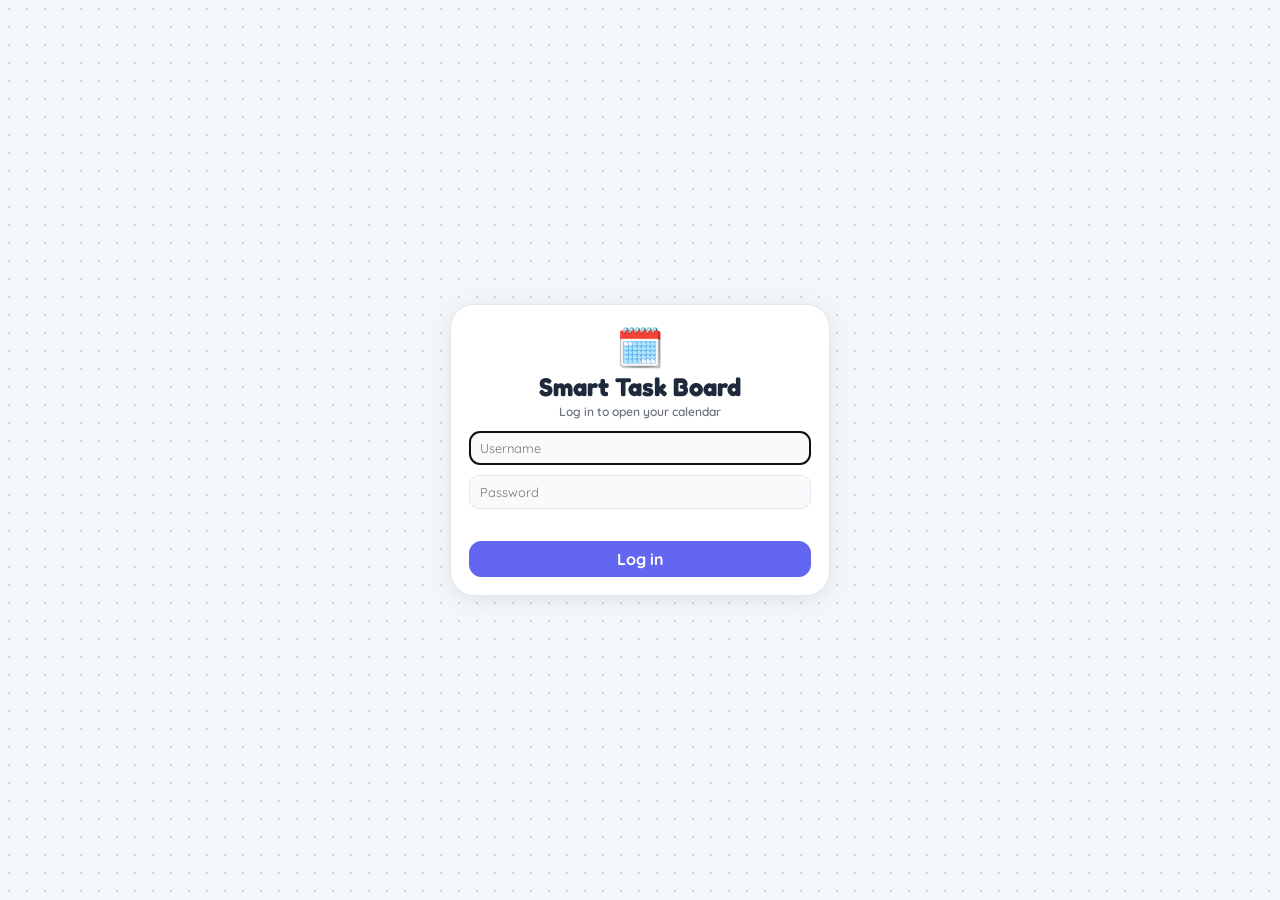
==== commit 0dbc300d: "Add files via upload" ====
--- a/index.html
+++ b/index.html
@@ -2,49 +2,35 @@
 <html lang="en">
 <head>
 <meta charset="UTF-8">
-<meta name="viewport" content="width=device-width, initial-scale=1, viewport-fit=cover">
-<meta name="theme-color" content="#4f46e5">
-<link rel="icon" href="data:image/svg+xml,%3Csvg xmlns=%27http://www.w3.org/2000/svg%27 viewBox=%270 0 100 100%27%3E%3Ctext y=%27.9em%27 font-size=%2790%27%3E%F0%9F%97%93%EF%B8%8F%3C/text%3E%3C/svg%3E">
+<meta name="viewport" content="width=device-width, initial-scale=1">
 <title>Smart Calendar Task Board (PH)</title>
 <link rel="preconnect" href="https://fonts.googleapis.com">
 <link rel="preconnect" href="https://fonts.gstatic.com" crossorigin>
 <link href="https://fonts.googleapis.com/css2?family=Architects+Daughter&family=Fredoka:wght@400..700&family=Quicksand:wght@400..700&display=swap" rel="stylesheet">
 <link rel="stylesheet" href="style.css">
 </head>
-<body class="th-white onescreen">
+<body class="th-white">
 <script src="auth.js"></script>
 <script>if(!localStorage.getItem(TK))location.replace("login.html")</script>
 <header class="panel top">
-  <div class="brand">
+  <div>
     <h1>🗓️ Smart Calendar Task Board</h1>
     <p class="sub">Philippine calendar · click a date to open its sticky-note board</p>
   </div>
-  <div class="stats">
-    <button class="stat" id="stActive" title="Active tasks"><b id="sActive">0</b>Active</button>
-    <button class="stat ok" title="View completed tasks"><b id="sDone">0</b>Done</button>
-    <button class="stat bad" title="Jump to overdue"><b id="sOver">0</b>Overdue</button>
-  </div>
-  <div class="tools">
-    <button class="mini" id="openDone">✅ Completed</button>
-    <button class="mini" id="openRep">🔁 Repeating &amp; Work Days</button>
-    <span class="sep"></span>
-    <div class="themes" role="group" aria-label="Theme">
-      <button class="sw" data-th="white" style="background:#fff" title="Classic White" aria-label="Classic White theme" aria-pressed="true"></button>
-      <button class="sw" data-th="dark" style="background:#0f172a" title="Dark" aria-label="Dark theme" aria-pressed="false"></button>
-      <button class="sw" data-th="pink" style="background:#f9a8d4" title="Pink" aria-label="Pink theme" aria-pressed="false"></button>
-      <button class="sw" data-th="cepalco" style="background:linear-gradient(#000 50%,#facc15 50%)" title="CEPALCO" aria-label="CEPALCO theme" aria-pressed="false"></button>
-    </div>
-    <span class="sep"></span>
-    <span class="who" id="who"></span>
-    <a class="mini" id="usersLink" href="users.html" hidden>👥 Users</a>
-    <button class="mini" id="openAcct">🔑 Account</button>
-    <button class="mini" onclick="logout()">⎋ Log out</button>
-    <span class="pill" id="saveState" role="status" aria-live="polite"></span>
+  <div class="row">
+    <span class="stat" id="who"></span><a class="mini" id="usersLink" href="users.html" hidden style="text-decoration:none">👥 Users</a><button class="mini" onclick="logout()">⎋ Log out</button>
+    <button class="mini" id="openDone">✅ Completed (all days)</button><button class="mini" id="openRep">🔁 Repeating &amp; Work Days</button>
+    <span class="sub">Theme:</span>
+    <button class="sw" data-th="white" style="background:#fff" title="Classic White"></button>
+    <button class="sw" data-th="dark" style="background:#0f172a" title="Dark"></button>
+    <button class="sw" data-th="pink" style="background:#f9a8d4" title="Pink"></button>
+    <button class="sw" data-th="cepalco" style="background:linear-gradient(#000 50%,#facc15 50%)" title="CEPALCO"></button>
+    <div class="stat"><b id="sActive">0</b>Active</div>
+    <div class="stat ok"><b id="sDone">0</b>Done</div>
+    <div class="stat bad"><b id="sOver">0</b>Overdue</div>
   </div>
 </header>
-<div class="banner" id="banner" hidden>⚠️ You’re still using the default password. Please set a new one.<button class="btn pri">Change password</button></div>
 
-<div class="app">
 <section class="panel dash" id="dash">
   <div class="dhead">
     <div><h2>📊 Dashboard</h2><p class="sub" id="dDigest"></p></div>
@@ -54,7 +40,7 @@
       <select id="optLead" class="mini" title="When to remind"><option value="0">at the time</option><option value="5">5 min before</option><option value="10">10 min before</option><option value="30">30 min before</option></select>
     </div>
   </div>
-  <div class="qa"><input id="qa" autocomplete="off" maxlength="300" aria-label="Quick add task" placeholder="⚡ Quick add — e.g. Call supplier tomorrow 3pm !now   ·   Pay bills fri !later   ·   Idea !inbox"><button class="btn pri" id="qaGo">＋ Add</button></div>
+  <div class="qa"><input id="qa" autocomplete="off" placeholder="⚡ Quick add — e.g. Call supplier tomorrow 3pm !now   ·   Pay bills fri !later   ·   Idea !inbox"><button class="btn pri" id="qaGo">＋ Add</button></div>
   <div class="qprev" id="qprev"></div>
   <div class="dcols" id="dcols"></div>
   <p class="sub">Drag any task onto a calendar day, or use 📅 to pick a date (works on phones too). Drop on <b>Today</b> or <b>Inbox</b> to reschedule fast.</p>
@@ -62,9 +48,9 @@
 
 <main class="panel cal">
   <div class="calbar">
-    <button class="btn" id="prev" aria-label="Previous">‹</button>
+    <button class="btn" id="prev">‹</button>
     <h2 id="monthTitle"></h2>
-    <button class="btn" id="next" aria-label="Next">›</button>
+    <button class="btn" id="next">›</button>
     <button class="btn pri" id="goToday">Today</button>
     <div class="seg"><button id="vMonth" class="on">Month</button><button id="vWeek">Week</button></div>
   </div>
@@ -72,13 +58,12 @@
   <div class="grid" id="days"></div>
   <p class="sub legend"><i class="dot hol"></i> Holiday (common PH list — confirm with official proclamations) · <i class="dot tdy"></i> Today (Manila time)</p>
 </main>
-</div>
 
 <div id="modal" class="overlay" hidden>
-  <div class="panel board" role="dialog" aria-modal="true" aria-labelledby="bTitle">
+  <div class="panel board">
     <div class="bhead">
       <div><h2 id="bTitle"></h2><div id="bHol" class="holtag"></div></div>
-      <button class="x" id="bClose" title="Close (Esc)" aria-label="Close">×</button>
+      <button class="x" id="bClose" title="Close (Esc)">×</button>
     </div>
     <div class="tabs">
       <button data-v="board" class="on">📋 Board</button>
@@ -89,12 +74,12 @@
   </div>
 </div>
 <div id="modal2" class="overlay" hidden>
-  <div class="panel board" role="dialog" aria-modal="true" aria-labelledby="m2Title">
-    <div class="bhead"><h2 id="m2Title"></h2><button class="x" id="m2Close" title="Close (Esc)" aria-label="Close">×</button></div>
+  <div class="panel board">
+    <div class="bhead"><h2 id="m2Title"></h2><button class="x" id="m2Close" title="Close (Esc)">×</button></div>
     <div id="m2Body" style="margin-top:12px"></div>
   </div>
 </div>
-<div id="toast" role="status" aria-live="polite"></div>
+<div id="toast"></div>
 <script src="app.js"></script>
 </body>
 </html>
--- a/style.css
+++ b/style.css
@@ -1,258 +1,123 @@
-/* ============ Smart Calendar Task Board — styles ============ */
-*{box-sizing:border-box;scrollbar-width:thin;scrollbar-color:var(--dot) transparent}
-[hidden]{display:none!important}
-:root{
-  color-scheme:light;
-  --bg:#f3f6fb;--panel:#fff;--ink:#1e293b;--muted:#64748b;--bd:#e3e8f0;--soft:#f6f8fc;
-  --pri:#4f46e5;--pi:#fff;--ring:rgba(79,70,229,.32);--dot:#d3dae6;
-  --sh:0 1px 2px rgba(15,23,42,.05),0 10px 28px -8px rgba(79,70,229,.16);
-  --hol-bg:#fff1f2;--hol-ink:#9f1239;--ok:#059669;--bad:#dc2626;
-  --warn-bg:#fef3c7;--warn-ink:#78350f;--r:22px;
-}
-.th-dark{color-scheme:dark;--bg:#0a0e17;--panel:#141c2b;--ink:#eef2f7;--muted:#94a3b8;--bd:#243147;--soft:#1b2639;
-  --pri:#10b981;--pi:#022c22;--ring:rgba(16,185,129,.4);--dot:#2a384f;--sh:0 12px 32px rgba(0,0,0,.45);
-  --hol-bg:#3b1823;--hol-ink:#fecdd3;--ok:#34d399;--bad:#f87171;--warn-bg:#3a2f0b;--warn-ink:#fde68a}
-.th-pink{--bg:#fff1f5;--panel:#fff;--ink:#4c0519;--muted:#9f4d68;--bd:#fbd0dc;--soft:#fff7f9;
-  --pri:#db2777;--pi:#fff;--ring:rgba(219,39,119,.3);--dot:#f9b4c8;--sh:0 10px 28px -8px rgba(219,39,119,.22);--hol-bg:#ffe4e6}
-.th-cepalco{--bg:#facc15;--panel:#fff;--ink:#000;--muted:#444;--bd:#000;--soft:#fffbe6;--pri:#000;--pi:#facc15;
-  --ring:rgba(0,0,0,.35);--dot:#000;--sh:6px 6px 0 #000;--hol-bg:#fee2e2}
-
-html{-webkit-text-size-adjust:100%}
-body{margin:0;font-family:Quicksand,system-ui,-apple-system,"Segoe UI",Roboto,sans-serif;background:var(--bg);color:var(--ink);
-  background-image:radial-gradient(var(--dot) 1.2px,transparent 1.2px);background-size:20px 20px;padding:16px;min-height:100vh;
-  line-height:1.4;-webkit-font-smoothing:antialiased}
-body.lock{overflow:hidden}
-h1,h2,h3,h4{font-family:Fredoka,system-ui,sans-serif;margin:0;font-weight:600;letter-spacing:-.005em}
-h1{font-size:1.55rem}h2{font-size:1.3rem}
-a{color:inherit}
+*{box-sizing:border-box}
+:root{--bg:#f4f7f9;--panel:#fff;--ink:#1e293b;--bd:#e2e8f0;--pri:#6366f1;--pi:#fff;--sh:0 4px 20px -2px rgba(148,163,184,.25);--dot:#cbd5e1;--soft:#f8fafc}
+.th-dark{--bg:#0b0f19;--panel:#161e2e;--ink:#f3f4f6;--bd:#243147;--pri:#10b981;--pi:#022c22;--sh:0 10px 30px rgba(0,0,0,.4);--dot:#334155;--soft:#1f2a3c}
+.th-pink{--bg:#fff1f2;--panel:#fff;--ink:#4c0519;--bd:#fecdd3;--pri:#fb7185;--dot:#fda4af;--soft:#fff7f8}
+.th-cepalco{--bg:#facc15;--panel:#fff;--ink:#000;--bd:#000;--pri:#000;--pi:#fff;--sh:6px 6px 0 #000;--dot:#000;--soft:#fffbe6}
+body{margin:0;font-family:Quicksand,sans-serif;background:var(--bg);color:var(--ink);background-image:radial-gradient(var(--dot) 1.4px,transparent 1.4px);background-size:18px 18px;padding:14px;min-height:100vh}
+h1,h2,h3,h4{font-family:Fredoka,sans-serif;margin:0}
+h1{font-size:1.6rem}
+.panel{background:var(--panel);border:1px solid var(--bd);border-radius:24px;box-shadow:var(--sh);max-width:1100px;margin:0 auto 14px;padding:18px}
+.th-cepalco .panel{border-width:3px}
+.top{display:flex;flex-wrap:wrap;gap:14px;justify-content:space-between;align-items:center}
+.row{display:flex;flex-wrap:wrap;gap:8px;align-items:center;margin-top:8px}
+.top>.row{margin:0}
+.sub{font-size:.75rem;font-weight:600;opacity:.65;margin:2px 0}
 button{font:inherit;cursor:pointer;color:inherit}
-button:disabled{opacity:.55;cursor:not-allowed}
-:focus-visible{outline:3px solid var(--ring);outline-offset:2px;border-radius:8px}
-.sub{font-size:.76rem;font-weight:600;color:var(--muted);margin:2px 0}
-.ok{color:var(--ok)}.bad{color:var(--bad)}.red{color:var(--bad)}
-
-/* ---- panels ---- */
-.panel{background:var(--panel);border:1px solid var(--bd);border-radius:var(--r);box-shadow:var(--sh);max-width:1120px;margin:0 auto 16px;padding:18px 20px}
-.th-cepalco .panel{border-width:3px}
-.top{display:grid;grid-template-columns:1fr auto;gap:12px 18px;align-items:center}
-.top .tools{grid-column:1/-1}
-.brand h1{display:flex;align-items:center;gap:8px}
-.stats{display:flex;gap:8px}
-.tools{display:flex;flex-wrap:wrap;gap:8px;align-items:center;padding-top:12px;border-top:1px dashed var(--bd)}
-.sep{width:1px;height:22px;background:var(--bd);margin:0 2px}
-.who{font-size:.72rem;font-weight:700;color:var(--muted);display:inline-flex;gap:6px;align-items:center}
-.who b{color:var(--ink);font-size:.78rem}
-.pill{font-size:.68rem;font-weight:800;color:var(--muted);margin-left:auto}
-.row{display:flex;flex-wrap:wrap;gap:8px;align-items:center;margin-top:8px}
-.banner{max-width:1120px;margin:0 auto 14px;background:var(--warn-bg);color:var(--warn-ink);border-radius:16px;padding:10px 14px;font-size:.82rem;font-weight:700;display:flex;gap:10px;align-items:center;flex-wrap:wrap}
-.banner button{margin-left:auto}
-.fatal{text-align:center;display:grid;gap:10px;justify-items:center}
-
-/* ---- buttons ---- */
-.mini,.btn{display:inline-flex;align-items:center;justify-content:center;gap:5px;border:1px solid var(--bd);background:var(--soft);font-weight:800;text-decoration:none;
-  transition:background .15s,border-color .15s,transform .1s,box-shadow .15s;white-space:nowrap}
-.mini{font-size:.7rem;padding:6px 11px;border-radius:999px}
-.btn{padding:8px 15px;border-radius:13px;font-size:.85rem}
-.mini:hover,.btn:hover{border-color:var(--pri);background:color-mix(in srgb,var(--pri) 9%,var(--soft))}
-.mini:active,.btn:active{transform:translateY(1px)}
+.mini{font-size:.65rem;font-weight:800;padding:4px 10px;border:1px solid var(--bd);border-radius:8px;background:var(--soft)}
+.sw{width:22px;height:22px;border-radius:50%;border:2px solid var(--bd)}
+.stat{background:var(--soft);border:1px solid var(--bd);border-radius:14px;padding:5px 12px;text-align:center;font-size:.6rem;font-weight:800;text-transform:uppercase}
+.stat b{display:block;font-size:1.1rem}.ok{color:#059669}.bad{color:#dc2626}
+.calbar{display:flex;align-items:center;gap:10px;margin-bottom:12px}
+.calbar h2{flex:1;text-align:center;font-size:1.5rem}
+.btn{padding:7px 14px;border-radius:12px;border:1px solid var(--bd);background:var(--soft);font-weight:800}
 .btn.pri,.pri{background:var(--pri);color:var(--pi);border-color:var(--pri)}
-.btn.pri:hover{filter:brightness(1.1);background:var(--pri)}
-.th-cepalco .btn:hover,.th-cepalco .mini:hover{box-shadow:3px 3px 0 #000}
-.themes{display:flex;gap:7px}
-.sw{width:22px;height:22px;border-radius:50%;border:2px solid var(--bd);padding:0;transition:transform .15s,box-shadow .15s}
-.sw:hover{transform:scale(1.14)}
-.sw[aria-pressed="true"]{box-shadow:0 0 0 2px var(--panel),0 0 0 4px var(--pri)}
-.stat{display:block;min-width:74px;background:var(--soft);border:1px solid var(--bd);border-radius:16px;padding:6px 14px;text-align:center;font-size:.6rem;font-weight:800;text-transform:uppercase;letter-spacing:.04em;color:var(--muted);transition:transform .15s,border-color .15s}
-.stat:hover{transform:translateY(-2px);border-color:var(--pri)}
-.stat b{display:block;font-family:Fredoka,sans-serif;font-size:1.35rem;line-height:1.1;color:var(--ink)}
-.stat.ok b{color:var(--ok)}.stat.bad b{color:var(--bad)}
-
-/* ---- calendar ---- */
-.calbar{display:flex;align-items:center;gap:10px;margin-bottom:14px;flex-wrap:wrap}
-.calbar h2{flex:1;text-align:center;font-size:1.55rem;min-width:150px}
-.seg{display:flex;border:1px solid var(--bd);border-radius:13px;overflow:hidden}
-.seg button{border:0;background:var(--soft);padding:8px 14px;font-weight:800;font-size:.8rem}
-.seg button.on{background:var(--pri);color:var(--pi)}
-.grid{display:grid;grid-template-columns:repeat(7,minmax(0,1fr));gap:6px}
-.grid.head span{text-align:center;font-size:.68rem;font-weight:800;text-transform:uppercase;letter-spacing:.06em;color:var(--muted);padding:4px}
-.grid.head span.red{color:var(--bad)}
-.cell{min-height:112px;text-align:left;padding:7px;border:1px solid var(--bd);border-radius:15px;background:var(--soft);display:flex;flex-direction:column;gap:3px;overflow:hidden;
-  cursor:pointer;transition:transform .15s,border-color .15s,box-shadow .15s,background .15s}
-.cell:hover{transform:translateY(-2px);border-color:var(--pri);box-shadow:0 6px 16px -8px var(--ring)}
-.cell.hol{background:var(--hol-bg);color:var(--hol-ink)}
-.cell.tdy{border-color:var(--pri);box-shadow:0 0 0 2px var(--ring)}
-.cell .n{font-weight:800;font-size:.9rem;display:flex;justify-content:space-between;align-items:center}
-.cell .dn{min-width:26px;height:26px;padding:0 4px;display:grid;place-items:center;border-radius:999px;font-family:Fredoka,sans-serif}
-.cell.sun .dn{color:var(--bad)}
-.cell.tdy .dn{background:var(--pri);color:var(--pi)}
-.cell .n em{font-style:normal;font-size:.62rem;background:var(--pri);color:var(--pi);border-radius:99px;padding:1px 7px}
-.cell .h{font-size:.58rem;font-weight:800;line-height:1.15}
-.cell .dots{display:none}
-.chip{font-family:'Architects Daughter',cursive;font-size:.68rem;color:#1e293b;border-radius:6px;padding:2px 6px;white-space:nowrap;overflow:hidden;text-overflow:ellipsis;
-  border-left:3px solid rgba(0,0,0,.2);cursor:grab}
+.grid{display:grid;grid-template-columns:repeat(7,1fr);gap:6px}
+.grid.head span{text-align:center;font-size:.7rem;font-weight:800;text-transform:uppercase;opacity:.7;padding:4px}
+.red{color:#ef4444}
+.cell{min-height:104px;text-align:left;padding:6px;border:1px solid var(--bd);border-radius:14px;background:var(--soft);display:flex;flex-direction:column;gap:3px;overflow:hidden;transition:transform .15s}
+.cell:hover{transform:translateY(-2px);border-color:var(--pri)}
+.cell.out{opacity:.35}
+.cell.hol{background:#fee2e2;color:#7f1d1d}
+.cell.tdy{outline:3px solid var(--pri)}
+.cell .n{font-weight:800;font-size:.9rem;display:flex;justify-content:space-between}
+.cell .n em{font-style:normal;font-size:.6rem;background:var(--pri);color:var(--pi);border-radius:99px;padding:1px 6px}
+.cell .h{font-size:.58rem;font-weight:800;line-height:1.1}
+.chip{font-family:'Architects Daughter',cursive;font-size:.65rem;color:#1e293b;border-radius:5px;padding:1px 4px;white-space:nowrap;overflow:hidden;text-overflow:ellipsis}
 .dot{display:inline-block;width:10px;height:10px;border-radius:50%;vertical-align:middle}
 .dot.hol{background:#fca5a5}.dot.tdy{border:3px solid var(--pri)}
-.legend{margin-top:12px}
-.cell.wk{min-height:300px}.cell.wk .chip{white-space:normal;font-size:.74rem;padding:4px 6px}
-.cell.dover{border-color:var(--pri);background:var(--panel);transform:scale(1.03)}
+.legend{margin-top:10px}
+.overlay{position:fixed;inset:0;background:rgba(15,23,42,.6);backdrop-filter:blur(4px);z-index:50;display:flex;align-items:center;justify-content:center;padding:10px}
+.overlay[hidden]{display:none}
+.board{width:100%;max-width:1000px;max-height:94vh;overflow:auto;margin:0;padding:16px}
+.bhead{display:flex;justify-content:space-between;align-items:flex-start}
+.holtag{font-size:.75rem;font-weight:800;color:#dc2626}
+.x{font-size:1.4rem;width:34px;height:34px;border-radius:50%;border:1px solid var(--bd);background:var(--soft)}
+.tabs{display:flex;gap:14px;border-bottom:1px solid var(--bd);margin:10px 0 12px}
+.tabs button{background:none;border:0;border-bottom:3px solid transparent;font-weight:800;font-size:.8rem;padding:6px 2px;opacity:.6}
+.tabs button.on{border-color:var(--pri);opacity:1}
+.add{display:grid;grid-template-columns:1fr 1fr auto auto;gap:8px;margin-bottom:12px}
+input,select,textarea{font:inherit;font-size:.8rem;padding:8px 10px;border:1px solid var(--bd);border-radius:10px;background:var(--soft);color:var(--ink);min-width:0}
+.cols{display:grid;grid-template-columns:repeat(3,1fr);gap:10px}
+.col{border:2px solid;border-radius:18px;padding:10px;min-height:260px;background:var(--panel);color:var(--ink)}
+.col.Now{border-color:#f87171}.col.Next{border-color:#facc15}.col.Later{border-color:#4ade80}
+.col.over{background:var(--soft)}
+.col h3{font-size:.9rem;margin-bottom:8px;display:flex;justify-content:space-between}
+.col .list{display:flex;flex-direction:column;gap:14px;padding-top:8px;min-height:180px}
+.empty{border:1px dashed var(--bd);border-radius:10px;padding:16px;text-align:center;font-size:.7rem;opacity:.6}
+.note{position:relative;border-radius:12px;padding:12px;border:1px solid rgba(0,0,0,.1);box-shadow:0 4px 12px rgba(0,0,0,.08);color:#1e293b;cursor:grab}
+.note:nth-child(odd){transform:rotate(-1deg)}.note:nth-child(even){transform:rotate(1.2deg)}
+.note.drag{opacity:.4}
+.tape{position:absolute;top:-9px;left:50%;transform:translateX(-50%);width:50px;height:16px;background:rgba(255,255,255,.7);border:1px dashed rgba(0,0,0,.12)}
+.note h4{font-family:'Architects Daughter',cursive;font-size:.9rem;word-break:break-word}
+.note p{font-size:.7rem;font-weight:600;color:#64748b;margin:3px 0 0;word-break:break-word}
+.nact{display:flex;gap:4px;margin-top:8px;padding-top:6px;border-top:1px solid rgba(0,0,0,.08);flex-wrap:wrap}
+.nact button{font-size:.7rem;border:0;background:rgba(255,255,255,.55);border-radius:6px;padding:2px 6px}
+.nact .sp{flex:1}
+.note input,.note textarea{width:100%;margin-bottom:5px;font-size:.75rem;background:#fff;color:#000}
+.zones{display:flex;justify-content:center;gap:30px;margin-top:14px}
+.zone{width:74px;height:74px;border-radius:50%;border:3px solid #0f172a;color:#fff;display:flex;flex-direction:column;align-items:center;justify-content:center;font-size:.6rem;font-weight:800;box-shadow:4px 4px 0 #000;transition:transform .15s}
+.zone b{font-size:1.4rem}.zone.c{background:#10b981}.zone.t{background:#ef4444}.zone.over{transform:scale(1.2)}
+.item{display:flex;justify-content:space-between;align-items:center;gap:8px;border:1px solid var(--bd);border-radius:12px;padding:10px;margin-bottom:8px;background:var(--soft)}
+.item h4{font-family:'Architects Daughter',cursive;font-size:.9rem}
+.item small{opacity:.6}
+#toast{position:fixed;top:12px;right:12px;z-index:99;display:flex;flex-direction:column;gap:6px}
+#toast div{background:var(--panel);color:var(--ink);border:1px solid var(--bd);border-radius:10px;padding:8px 12px;font-size:.75rem;font-weight:700;box-shadow:var(--sh)}
+@media(max-width:700px){
+ body{padding:8px}.cell{min-height:62px;padding:3px}.cell .h,.chip{display:none}.cell .n{font-size:.75rem}
+ .cols{grid-template-columns:1fr}.col{min-height:0}.add{grid-template-columns:1fr}
+ .grid{gap:3px}.panel{padding:12px;border-radius:18px}
+}
 
-/* ---- modal ---- */
-.overlay{position:fixed;inset:0;background:rgba(10,15,30,.6);backdrop-filter:blur(5px);z-index:50;display:flex;align-items:center;justify-content:center;padding:12px;animation:fade .18s}
-#modal2{z-index:60}
-.board{width:100%;max-width:1000px;max-height:94vh;overflow:auto;margin:0;padding:18px 20px;animation:pop .22s cubic-bezier(.2,.9,.3,1.2)}
-@keyframes fade{from{opacity:0}}@keyframes pop{from{opacity:0;transform:translateY(14px) scale(.97)}}
-.bhead{display:flex;justify-content:space-between;align-items:flex-start;gap:10px}
-.holtag{font-size:.78rem;font-weight:800;color:var(--bad)}
-.x{font-size:1.4rem;line-height:1;width:36px;height:36px;border-radius:50%;border:1px solid var(--bd);background:var(--soft);flex:none;transition:background .15s,transform .15s}
-.x:hover{background:color-mix(in srgb,var(--bad) 14%,var(--soft));transform:rotate(90deg)}
-.tabs{display:flex;gap:16px;border-bottom:1px solid var(--bd);margin:12px 0 14px;overflow-x:auto}
-.tabs button{background:none;border:0;border-bottom:3px solid transparent;font-weight:800;font-size:.82rem;padding:7px 2px;color:var(--muted);white-space:nowrap}
-.tabs button.on{border-color:var(--pri);color:var(--ink)}
-.tabs span{background:var(--soft);border:1px solid var(--bd);border-radius:99px;padding:0 7px;font-size:.65rem;margin-left:3px}
-
-/* ---- forms ---- */
-input,select,textarea{font:inherit;font-size:.82rem;padding:9px 11px;border:1px solid var(--bd);border-radius:11px;background:var(--soft);color:var(--ink);min-width:0;transition:border-color .15s,box-shadow .15s}
-input:focus,select:focus,textarea:focus{outline:none;border-color:var(--pri);box-shadow:0 0 0 3px var(--ring)}
-input[type=checkbox]{accent-color:var(--pri);width:auto;padding:0}
-.add{display:grid;grid-template-columns:1fr 1fr auto auto auto;gap:8px;margin-bottom:10px}
-.add.rep{display:flex;flex-wrap:wrap}.add.rep>*{flex:1 1 130px}.add.rep>input:nth-child(-n+2){flex:2 1 200px}.add.rep>.btn{flex:none}
-.repl{display:block;font-size:.76rem;font-weight:700;margin:0 0 14px;color:var(--muted)}
-.stack{display:grid;gap:10px;max-width:380px}.msg{font-size:.76rem;font-weight:700;min-height:1.1em}
-.wd{padding:8px 13px;border-radius:12px;border:2px solid var(--bd);font-weight:800;background:var(--soft)}
+.wd{padding:8px 12px;border-radius:12px;border:2px solid var(--bd);font-weight:800;background:var(--soft)}
 .wd.on{background:var(--pri);color:var(--pi);border-color:var(--pri)}
-
-/* ---- board columns & sticky notes ---- */
-.cols{display:grid;grid-template-columns:repeat(3,1fr);gap:12px}
-.col{--c:#4ade80;border:2px solid var(--c);border-radius:19px;padding:11px;min-height:260px;background:color-mix(in srgb,var(--c) 6%,var(--panel));transition:background .15s,transform .15s}
-.col.Now{--c:#f87171}.col.Next{--c:#facc15}.col.Later{--c:#4ade80}
-.col.over{background:color-mix(in srgb,var(--c) 18%,var(--panel));transform:scale(1.01)}
-.col h3{font-size:.92rem;margin-bottom:6px;display:flex;justify-content:space-between;align-items:center}
-.col h3 small{background:var(--c);color:#1e293b;border-radius:99px;padding:0 9px;font-size:.7rem;font-weight:800}
-.col .list{display:flex;flex-direction:column;gap:15px;padding-top:9px;min-height:180px}
-.empty{border:1.5px dashed var(--bd);border-radius:12px;padding:18px;text-align:center;font-size:.72rem;font-weight:700;color:var(--muted)}
-.note{position:relative;border-radius:13px;padding:13px;border:1px solid rgba(0,0,0,.1);box-shadow:0 4px 12px rgba(0,0,0,.09);color:#1e293b;cursor:grab;transition:transform .18s,box-shadow .18s}
-.note:nth-child(odd){transform:rotate(-1deg)}.note:nth-child(even){transform:rotate(1.1deg)}
-.note:hover{transform:rotate(0) translateY(-3px);box-shadow:0 10px 20px rgba(0,0,0,.14)}
-.note.drag{opacity:.4}
-.tape{position:absolute;top:-9px;left:50%;transform:translateX(-50%);width:52px;height:16px;background:rgba(255,255,255,.7);border:1px dashed rgba(0,0,0,.12)}
-.note h4{font-family:'Architects Daughter',cursive;font-size:.95rem;word-break:break-word}
-.note p{font-size:.72rem;font-weight:700;color:#475569;margin:3px 0 0;word-break:break-word}
-.nact{display:flex;gap:4px;margin-top:8px;padding-top:6px;border-top:1px solid rgba(0,0,0,.08);flex-wrap:wrap;align-items:center}
-.nact button,.mvl{font-size:.74rem;border:0;background:rgba(255,255,255,.6);border-radius:7px;padding:3px 7px;transition:background .15s}
-.nact button:hover,.mvl:hover{background:rgba(255,255,255,.95)}
-.item .nact{border:0;margin:0;padding:0}.item .nact button,.item .nact .mvl{background:var(--panel);border:1px solid var(--bd)}
-.nact .sp{flex:1}
-.note input,.note textarea{width:100%;margin-bottom:5px;font-size:.78rem;background:#fff;color:#000}
-.zones{display:flex;justify-content:center;gap:30px;margin-top:16px}
-.zone{width:76px;height:76px;border-radius:50%;border:3px solid #0f172a;color:#fff;display:flex;flex-direction:column;align-items:center;justify-content:center;font-size:.62rem;font-weight:800;box-shadow:4px 4px 0 #000;transition:transform .15s}
-.zone b{font-size:1.4rem}.zone.c{background:#10b981}.zone.t{background:#ef4444}.zone.over{transform:scale(1.2)}
-.item{display:flex;justify-content:space-between;align-items:center;gap:10px;border:1px solid var(--bd);border-radius:13px;padding:10px 12px;margin-bottom:8px;background:var(--soft)}
-.item h4{font-family:'Architects Daughter',cursive;font-size:.95rem}
-.item small{color:var(--muted);font-weight:600}
+.repl{display:block;font-size:.75rem;font-weight:700;margin:-4px 0 12px}
+.add.rep{grid-template-columns:1fr 1fr auto auto auto auto}
+#sDone{cursor:pointer}
+@media(max-width:700px){.add.rep{grid-template-columns:1fr}}
 
 /* ---- dashboard ---- */
-.dhead{display:flex;flex-wrap:wrap;gap:10px;justify-content:space-between;align-items:center;margin-bottom:12px}
-.dhead select{padding:4px 8px;font-size:.7rem;font-weight:800;border-radius:999px}
-.qa{display:flex;gap:8px}.qa input{flex:1;font-size:.92rem;padding:12px 15px;border-radius:15px}
-.qprev{min-height:28px;display:flex;flex-wrap:wrap;gap:6px;margin:7px 0 10px;font-size:.72rem;font-weight:800}
-.qprev span{background:var(--soft);border:1px solid var(--bd);border-radius:99px;padding:2px 11px}
-.dcols{display:grid;grid-template-columns:repeat(4,minmax(0,1fr));gap:12px}
-.dc{--c:var(--bd);border:1px solid var(--bd);border-top:4px solid var(--c);border-radius:17px;padding:11px;background:var(--soft);max-height:380px;overflow:auto;display:flex;flex-direction:column;gap:7px;transition:background .15s,transform .15s}
-.dc.O{--c:#f87171}.dc.T{--c:var(--pri)}.dc.N{--c:#facc15}.dc.I{--c:#a78bfa}
-.dc h3{font-size:.86rem;display:flex;gap:6px;align-items:center;flex-wrap:wrap}
-.dc h3 small{background:var(--c);color:#fff;border-radius:99px;padding:0 8px;font-size:.66rem}
-.dc.N h3 small{color:#1e293b}.dc.T h3 small{color:var(--pi)}
-.dc h3 .mini{margin-left:auto;padding:3px 9px}
+@media(min-width:701px){.add:not(.rep){grid-template-columns:1fr 1fr auto auto auto}}
+.dhead{display:flex;flex-wrap:wrap;gap:10px;justify-content:space-between;align-items:center;margin-bottom:10px}
+.dhead select{padding:3px 6px}
+.qa{display:flex;gap:8px}.qa input{flex:1;font-size:.9rem;padding:11px 14px;border-radius:14px}
+.qprev{min-height:26px;display:flex;flex-wrap:wrap;gap:6px;margin:6px 0 10px;font-size:.7rem;font-weight:800}
+.qprev span{background:var(--soft);border:1px solid var(--bd);border-radius:99px;padding:2px 10px}
+.dcols{display:grid;grid-template-columns:repeat(4,1fr);gap:10px}
+.dc{border:2px solid var(--bd);border-radius:18px;padding:10px;background:var(--soft);max-height:380px;overflow:auto;display:flex;flex-direction:column;gap:6px}
+.dc h3{font-size:.85rem;display:flex;gap:6px;align-items:center;flex-wrap:wrap}
+.dc h3 small{background:var(--pri);color:var(--pi);border-radius:99px;padding:0 7px;font-size:.65rem}
+.dc h3 .mini{margin-left:auto}
+.dc.O{border-color:#f87171}.dc.T{border-color:var(--pri)}.dc.N{border-color:#facc15}.dc.I{border-color:#a78bfa}
 .dc.dover{background:var(--panel);transform:scale(1.015)}
 .dc.flash{animation:fl 1.4s}@keyframes fl{30%{box-shadow:0 0 0 5px #f87171}}
-.di{display:flex;gap:7px;align-items:flex-start;background:var(--panel);border:1px solid var(--bd);border-left:5px solid #4ade80;border-radius:11px;padding:7px;cursor:grab;transition:box-shadow .15s,transform .15s}
-.di:hover{box-shadow:0 4px 12px -4px rgba(0,0,0,.18);transform:translateY(-1px)}
+.di{display:flex;gap:6px;align-items:flex-start;background:var(--panel);border:1px solid var(--bd);border-left:5px solid #4ade80;border-radius:10px;padding:6px;cursor:grab}
 .di.Now{border-left-color:#f87171}.di.Next{border-left-color:#facc15}
-.dk{width:25px;height:25px;border-radius:50%;border:2px solid var(--bd);background:var(--soft);flex:none;font-size:.7rem;padding:0;transition:background .15s,color .15s}
+.dk{width:24px;height:24px;border-radius:50%;border:2px solid var(--bd);background:var(--soft);flex:none;font-size:.7rem;padding:0}
 .dk:hover{background:#10b981;color:#fff;border-color:#10b981}
-.dm{flex:1;min-width:0}.dm b{font-size:.8rem;display:block;word-break:break-word}.dm small{font-size:.64rem;color:var(--muted);font-weight:700}
-.da{display:flex;gap:3px;flex:none}
-.da button,.mvl{border:0;background:var(--soft);border-radius:7px;padding:2px 6px;font-size:.72rem;position:relative;cursor:pointer;display:inline-block}
-.da button:hover,.mvl:hover{background:color-mix(in srgb,var(--pri) 16%,var(--soft))}
+.dm{flex:1;min-width:0}.dm b{font-size:.78rem;display:block;word-break:break-word}.dm small{font-size:.62rem;opacity:.7;font-weight:700}
+.da{display:flex;gap:2px;flex:none}
+.da button,.mvl{border:0;background:var(--soft);border-radius:6px;padding:1px 5px;font-size:.7rem;position:relative;cursor:pointer;display:inline-block}
 .mvl input{position:absolute;inset:0;opacity:0;width:100%;height:100%;padding:0;cursor:pointer}
-
-/* ---- toast ---- */
-#toast{position:fixed;left:50%;bottom:18px;transform:translateX(-50%);z-index:99;display:flex;flex-direction:column;gap:7px;align-items:center;width:max-content;max-width:92vw;pointer-events:none}
-#toast div{pointer-events:auto;background:var(--ink);color:var(--panel);border-radius:13px;padding:10px 15px;font-size:.8rem;font-weight:700;box-shadow:0 10px 30px rgba(0,0,0,.3);animation:rise .22s}
-.th-cepalco #toast div{background:#000;color:#facc15;border:2px solid #facc15}
-#toast .mini{margin-left:10px;background:rgba(255,255,255,.16);color:inherit;border-color:rgba(255,255,255,.3)}
-@keyframes rise{from{opacity:0;transform:translateY(10px)}}
-
-/* ---- login / users ---- */
-.login-wrap{display:flex;align-items:center;justify-content:center}
-.login{width:100%;max-width:390px;display:grid;gap:11px;margin:0}
-.login .logo{font-size:2.6rem;text-align:center}
-.pw{position:relative;display:grid}.pw input{padding-right:46px}
-.pw button{position:absolute;right:5px;top:50%;transform:translateY(-50%);border:0;background:none;padding:6px 8px;font-size:1rem}
-.tbl{width:100%;border-collapse:collapse;font-size:.82rem}
-.tbl th,.tbl td{text-align:left;padding:10px 8px;border-bottom:1px solid var(--bd)}
-.tbl th{font-size:.65rem;text-transform:uppercase;letter-spacing:.06em;color:var(--muted)}
-.tbl tr:hover td{background:var(--soft)}
-.fm{display:grid;grid-template-columns:repeat(auto-fit,minmax(150px,1fr));gap:8px;align-items:center}
-.tag{font-size:.65rem;font-weight:800;border-radius:7px;padding:2px 8px;background:var(--soft);border:1px solid var(--bd)}
-.warn{background:var(--warn-bg);color:var(--warn-ink);border-radius:13px;padding:11px 14px;font-size:.82rem;font-weight:700;margin-bottom:14px}
-
-/* ---- responsive ---- */
-@media(max-width:900px){.dcols{grid-template-columns:repeat(2,minmax(0,1fr))}}
+.nact .mvl{background:rgba(255,255,255,.55)}
+.seg{display:flex;border:1px solid var(--bd);border-radius:12px;overflow:hidden}
+.seg button{border:0;background:var(--soft);padding:7px 12px;font-weight:800;font-size:.8rem}.seg button.on{background:var(--pri);color:var(--pi)}
+.cell{cursor:pointer}.chip{cursor:grab}
+.cell.wk{min-height:300px}.cell.wk .chip{white-space:normal;font-size:.72rem;padding:3px 5px}
+.cell.dover{border-color:var(--pri);background:var(--panel);transform:scale(1.03)}
+#toast .mini{margin-left:8px}
+@media(max-width:900px){.dcols{grid-template-columns:repeat(2,1fr)}}
 @media(max-width:700px){
-  body{padding:8px}
-  input,select,textarea{font-size:16px}
-  .panel{padding:14px;border-radius:19px;margin-bottom:12px}
-  h1{font-size:1.25rem}
-  .top{grid-template-columns:1fr}.stats{display:grid;grid-template-columns:repeat(3,1fr)}.stat{min-width:0}
-  .sep{display:none}.pill{margin-left:0}
-  .grid{gap:3px}
-  .cell{min-height:64px;padding:4px;border-radius:11px;align-items:center}
-  .cell .h,.cell .chip{display:none}.cell .n{font-size:.78rem;width:100%}.cell .n em{display:none}
-  .cell .dots{display:flex;gap:2px;flex-wrap:wrap;justify-content:center}
-  .cell .dots i{width:7px;height:7px;border-radius:50%;border:1px solid rgba(0,0,0,.25)}
-  .cell.wk{min-height:72px;align-items:stretch}.cell.wk .chip,.cell.wk .h{display:block}.cell.wk .dots{display:none}
-  .grid.weekmode{grid-template-columns:1fr}.grid.head.weekmode{display:none}
-  .overlay{align-items:flex-end;padding:0}
-  .board{max-height:93dvh;border-radius:22px 22px 0 0;padding:14px;animation:sheet .26s ease-out}
-  @keyframes sheet{from{transform:translateY(40px);opacity:0}}
-  .cols{grid-template-columns:1fr}.col{min-height:0}.col .list{min-height:60px}
-  .add{grid-template-columns:1fr}.zones{display:none}
-  .dcols{grid-template-columns:1fr}.qa{flex-direction:column}
-  .calbar h2{font-size:1.2rem;order:-1;flex-basis:100%}
-  .calbar .seg{margin-left:auto}
+ .dcols{grid-template-columns:1fr}.qa{flex-direction:column}
+ .grid.weekmode{grid-template-columns:1fr}.grid.head.weekmode{display:none}
+ .cell.wk{min-height:70px}.cell.wk .chip,.cell.wk .h{display:block}
 }
-@media(prefers-reduced-motion:reduce){*{animation:none!important;transition:none!important}}
-
-/* ====== Desktop "one-screen" layout: header + dashboard sidebar + calendar all fit the viewport ====== */
-@media(min-width:1000px) and (min-height:560px){body.onescreen html,body.onescreen{height:100%}body.onescreen{height:100dvh;min-height:0;padding:10px;display:flex;flex-direction:column;overflow:hidden}body.onescreen .panel{max-width:none;width:100%;margin:0;padding:12px 14px;border-radius:18px}body.onescreen /* compact single-row header */
-  .top{flex:none;display:flex;align-items:center;gap:10px 16px;padding:8px 14px;margin-bottom:10px}body.onescreen .top .brand{flex:none}body.onescreen .brand h1{font-size:1.2rem;white-space:nowrap}body.onescreen .brand .sub{display:none}body.onescreen .stats{flex:none}body.onescreen .stat{min-width:0;display:flex;align-items:center;gap:6px;padding:3px 11px;border-radius:999px;font-size:.62rem}body.onescreen .stat b{display:inline;font-size:1.05rem}body.onescreen .top .tools{flex:1;justify-content:flex-end;padding:0;border:0;gap:6px;min-width:0}body.onescreen .banner{flex:none;max-width:none;margin:0 0 10px;padding:6px 12px}body.onescreen /* two-column workspace */
-  .app{flex:1;min-height:0;display:grid;grid-template-columns:minmax(300px,27%) minmax(0,1fr);gap:10px}body.onescreen .dash,body.onescreen .cal{min-height:0;min-width:0;display:flex;flex-direction:column;overflow:hidden}body.onescreen .dhead{flex:none;margin-bottom:6px;gap:4px;flex-direction:column;align-items:stretch}body.onescreen .dhead h2,body.onescreen .calbar h2{font-size:1.05rem}body.onescreen .dhead .row{margin-top:2px;gap:6px}body.onescreen .dhead .row .sub{font-size:.68rem}body.onescreen .qa{flex:none}body.onescreen .qa input{padding:8px 11px;font-size:.82rem;border-radius:12px}body.onescreen .qa .btn{padding:6px 12px}body.onescreen .qprev{flex:none;min-height:0;margin:4px 0 0}body.onescreen .qprev:empty{display:none}body.onescreen .dash>.sub:last-child{display:none}body.onescreen .dcols{flex:1;min-height:0;display:flex;flex-direction:column;gap:8px;margin-top:8px}body.onescreen .dc{flex:1 1 0;min-height:64px;max-height:none;padding:8px 10px;border-radius:14px;gap:5px}body.onescreen .dc:has(>.empty){flex:0 0 auto;min-height:0}body.onescreen .dc .empty{padding:7px;font-size:.68rem}body.onescreen .dc h3{font-size:.8rem}body.onescreen .di{padding:5px 7px}body.onescreen .dm b{font-size:.76rem}body.onescreen /* calendar fills remaining height */
-  .calbar{flex:none;margin-bottom:6px;gap:8px}body.onescreen .calbar h2{font-size:1.25rem}body.onescreen .calbar .btn{padding:5px 12px}body.onescreen .seg button{padding:5px 12px}body.onescreen .grid.head{flex:none}body.onescreen .grid.head span{padding:2px}body.onescreen .grid{gap:5px}body.onescreen #days{flex:1;min-height:0;grid-auto-rows:minmax(0,1fr)}body.onescreen .cell{min-height:0;padding:5px 6px;border-radius:12px;gap:2px}body.onescreen .cell.wk{min-height:0;overflow:auto}body.onescreen .cell .n{flex:none}body.onescreen .cell .dn{min-width:22px;height:22px;font-size:.82rem}body.onescreen .chip{flex:none}body.onescreen .legend{flex:none;margin:6px 0 0;font-size:.68rem}
-}
-@media(min-width:1000px) and (max-width:1199px) and (min-height:560px){body.onescreen .app{grid-template-columns:minmax(280px,32%) minmax(0,1fr)}body.onescreen .top .tools .mini{padding:5px 8px}
-}
-@media(min-width:1000px) and (min-height:560px){body.onescreen #dDigest{display:-webkit-box;-webkit-line-clamp:2;-webkit-box-orient:vertical;overflow:hidden}body.onescreen .pill{margin-left:4px}
-}
-@media(min-width:1360px) and (min-height:560px){body.onescreen .top .tools{flex-wrap:nowrap}}
-
-/* ====== Day board: only each column (Now / Next / Later) scrolls, never the whole popup ====== */
-#modal .board{display:flex;flex-direction:column;overflow:hidden;height:min(760px,94vh)}
-#modal .bhead,#modal .tabs{flex:none}
-#modal #bBody{flex:1;min-height:0;display:flex;flex-direction:column;overflow-y:auto;overflow-x:hidden;padding:2px 2px 0}
-#modal .add,#modal .repl,#modal .zones{flex:none}
-#modal .cols{flex:1;min-height:0}
-#modal .col{display:flex;flex-direction:column;min-height:0;overflow:hidden}
-#modal .col h3{flex:none}
-#modal .col .list{flex:1;min-height:0;overflow-y:auto;overflow-x:hidden;padding:12px 6px 8px;gap:14px;overscroll-behavior:contain}
-#modal .zones{margin-top:10px;gap:22px}
-#modal .zone{width:56px;height:56px;font-size:.55rem;box-shadow:3px 3px 0 #000}#modal .zone b{font-size:1.1rem}
-@media(max-width:700px){
-  #modal .board{height:93dvh}
-  #modal .cols{flex:none}
-  #modal .col .list{max-height:42dvh}
-}
-
-.dl{display:flex;flex-direction:column;gap:2px;font-size:.62rem;font-weight:800;color:var(--muted);text-transform:uppercase;letter-spacing:.04em}
-.dl input{text-transform:none;letter-spacing:0;font-weight:600}
-.repend{margin:-8px 0 12px 22px}.repend input{padding:5px 8px;margin:0 4px}
